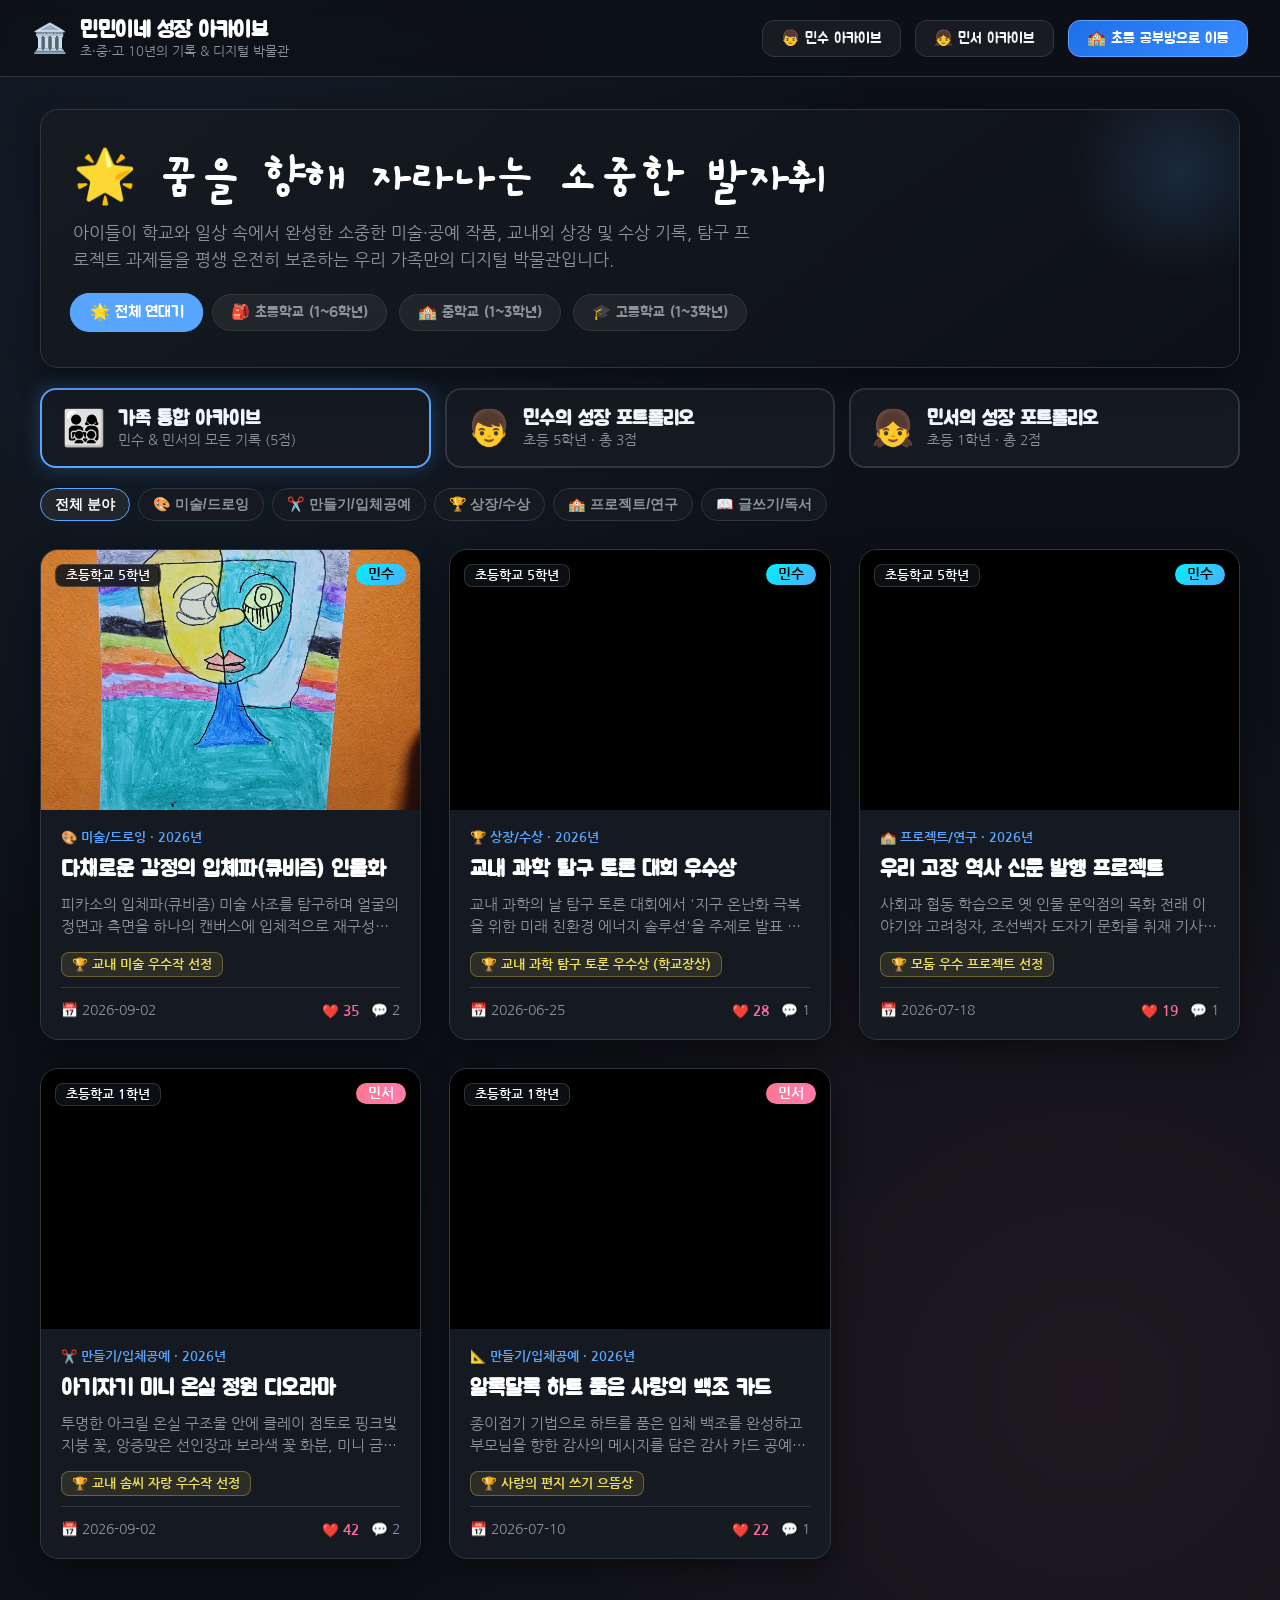
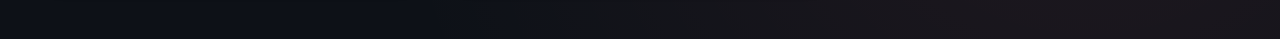
==== index.html @ 4b99ca9d "feat: 민민이네 디지털 성장 아카이브 & 평생 포트폴리오 독립 저장소 초기 구축" ====
<!DOCTYPE html>
<html lang="ko">
<head>
    <meta charset="UTF-8">
    <meta name="viewport" content="width=device-width, initial-scale=1.0">
    <title>민민이네 디지털 성장 아카이브 & 포트폴리오</title>
    <link rel="stylesheet" href="css/archive.css">
</head>
<body>

    <!-- 🧭 상단 헤더 -->
    <header class="top-header">
        <a href="index.html" class="brand-logo">
            <span class="brand-icon">🏛️</span>
            <div class="brand-text">
                <h1>민민이네 성장 아카이브</h1>
                <p>초·중·고 10년의 기록 & 디지털 박물관</p>
            </div>
        </a>
        <div class="header-links">
            <a href="minsu.html" class="nav-link-btn">👦 민수 아카이브</a>
            <a href="minseo.html" class="nav-link-btn">👧 민서 아카이브</a>
            <a href="../kids-school-main/lobby.html" class="nav-link-btn primary">🏫 초등 공부방으로 이동</a>
        </div>
    </header>

    <!-- 🏰 메인 히어로 배너 -->
    <section class="archive-hero">
        <div class="hero-box">
            <div class="hero-content">
                <h2>🌟 꿈을 향해 자라나는 소중한 발자취</h2>
                <p>
                    아이들이 학교와 일상 속에서 완성한 소중한 미술·공예 작품, 교내외 상장 및 수상 기록, 탐구 프로젝트 과제들을 평생 온전히 보존하는 우리 가족만의 디지털 박물관입니다.
                </p>
                
                <!-- 연대기 네비게이터 -->
                <div class="timeline-stepper">
                    <button class="stage-node active" onclick="setStageFilter('all', this)">🌟 전체 연대기</button>
                    <button class="stage-node" onclick="setStageFilter('초등', this)">🎒 초등학교 (1~6학년)</button>
                    <button class="stage-node" onclick="setStageFilter('중등', this)">🏫 중학교 (1~3학년)</button>
                    <button class="stage-node" onclick="setStageFilter('고등', this)">🎓 고등학교 (1~3학년)</button>
                </div>
            </div>
        </div>
    </section>

    <!-- 👦👧 자녀별 선택 카드 -->
    <section class="student-selector-bar">
        <div class="student-tab-card active-all" onclick="setStudentFilter('all', this)">
            <div class="student-info">
                <span class="student-avatar">👨‍👩‍👧‍👦</span>
                <div class="student-meta">
                    <h3>가족 통합 아카이브</h3>
                    <p>민수 & 민서의 모든 기록 (<span id="statArchiveTotal">0</span>점)</p>
                </div>
            </div>
        </div>
        <div class="student-tab-card" onclick="setStudentFilter('minsu', this)">
            <div class="student-info">
                <span class="student-avatar">👦</span>
                <div class="student-meta">
                    <h3>민수의 성장 포트폴리오</h3>
                    <p>초등 5학년 · 총 <span id="statArchiveMinsu">0</span>점</p>
                </div>
            </div>
        </div>
        <div class="student-tab-card" onclick="setStudentFilter('minseo', this)">
            <div class="student-info">
                <span class="student-avatar">👧</span>
                <div class="student-meta">
                    <h3>민서의 성장 포트폴리오</h3>
                    <p>초등 1학년 · 총 <span id="statArchiveMinseo">0</span>점</p>
                </div>
            </div>
        </div>
    </section>

    <!-- 🎛️ 카테고리 필터 툴바 -->
    <section class="toolbar-section">
        <div class="category-filter-group">
            <button class="cat-btn active" onclick="setCategoryFilter('all', this)">전체 분야</button>
            <button class="cat-btn" onclick="setCategoryFilter('미술/드로잉', this)">🎨 미술/드로잉</button>
            <button class="cat-btn" onclick="setCategoryFilter('만들기/입체공예', this)">✂️ 만들기/입체공예</button>
            <button class="cat-btn" onclick="setCategoryFilter('상장/수상', this)">🏆 상장/수상</button>
            <button class="cat-btn" onclick="setCategoryFilter('프로젝트/연구', this)">🏫 프로젝트/연구</button>
            <button class="cat-btn" onclick="setCategoryFilter('글쓰기/독서', this)">📖 글쓰기/독서</button>
        </div>
    </section>

    <!-- 🖼️ 아카이브 전시 그리드 -->
    <main class="archive-container">
        <div class="archive-grid" id="archiveGrid"></div>
    </main>

    <!-- 🪟 고화질 작품 상세 모달 -->
    <div class="modal-overlay" id="detailModal">
        <div class="modal-container">
            <button class="modal-close-btn" onclick="closeArchiveDetail()">✕</button>
            <div class="modal-media-viewport">
                <img src="" alt="작품 고화질 원본" id="modalImg" class="modal-media-img">
                <button class="modal-media-zoom-btn" onclick="openOriginalMedia()">🪟 무손실 원본 보기</button>
            </div>
            <div class="modal-details">
                <div class="modal-title-row">
                    <div>
                        <h2 class="modal-title" id="modalTitle">작품 제목</h2>
                        <div class="modal-meta-bar">
                            <span id="modalAuthorTag" class="card-author-pill pill-minsu">민수</span>
                            <span id="modalCategoryTag">🎨 미술/드로잉 · 초등학교 5학년</span>
                            <span id="modalDateTag">📅 2026-09-02</span>
                        </div>
                    </div>
                </div>

                <!-- 상세 설명 및 배경 -->
                <div class="modal-quote-box">
                    <p class="modal-quote-text" id="modalDescription">작품에 대한 상세 설명이 들어갑니다.</p>
                </div>

                <!-- 💡 배운 점 및 핵심 성취 역량 -->
                <div class="learning-points-box" id="modalLearningBox">
                    <div class="learning-points-title">💡 탐구 과정 및 성장 역량</div>
                    <ul class="learning-points-list" id="modalLearningList"></ul>
                </div>

                <!-- 💖 가족 칭찬 및 응원 -->
                <div class="modal-praise-box">
                    <div style="font-family:'Jua',sans-serif; font-size:1.1rem; color:#fff;">💖 가족 칭찬 스티커를 남겨주세요!</div>
                    <div class="praise-sticker-row">
                        <button class="praise-btn" onclick="addReaction('heart')">
                            <span>❤️ 사랑해</span> <span class="praise-count" id="reactionCount_heart">0</span>
                        </button>
                        <button class="praise-btn" onclick="addReaction('thumb')">
                            <span>👍 최고야</span> <span class="praise-count" id="reactionCount_thumb">0</span>
                        </button>
                        <button class="praise-btn" onclick="addReaction('star')">
                            <span>✨ 눈부셔</span> <span class="praise-count" id="reactionCount_star">0</span>
                        </button>
                        <button class="praise-btn" onclick="addReaction('trophy')">
                            <span>🏆 대단해</span> <span class="praise-count" id="reactionCount_trophy">0</span>
                        </button>
                    </div>

                    <div style="margin-top:10px; font-family:'Jua',sans-serif; font-size:1rem; color:#fff;">💬 가족 응원 방명록</div>
                    <div id="modalCommentsList"></div>
                    <div style="display:flex; gap:8px; margin-top:8px;">
                        <select id="commentAuthorSelect" style="padding:10px; border-radius:10px; background:#161b22; color:#fff; border:1px solid var(--border-color); font-family:'Jua',sans-serif;">
                            <option value="아빠">👨 아빠</option>
                            <option value="엄마">👩 엄마</option>
                            <option value="민수">👦 민수</option>
                            <option value="민서">👧 민서</option>
                        </select>
                        <input type="text" id="commentTextInput" style="flex:1; padding:10px 14px; border-radius:10px; background:#161b22; color:#fff; border:1px solid var(--border-color);" placeholder="따뜻한 칭찬 한마디를 적어주세요!" onkeydown="if(event.key==='Enter') submitComment()">
                        <button onclick="submitComment()" style="background:var(--primary-accent); color:#fff; border:none; padding:10px 18px; border-radius:10px; font-family:'Jua',sans-serif; cursor:pointer;">남기기</button>
                    </div>
                </div>
            </div>
        </div>
    </div>

    <!-- 📚 마스터 데이터 및 엔진 로드 -->
    <script src="data/archive-master-data.js"></script>
    <script src="js/archive-engine.js"></script>
    <script>
        window.addEventListener('load', () => {
            initArchiveEngine('all');
        });
    </script>
</body>
</html>
---- css/archive.css ----
/* 🏛️ kids-archive/css/archive.css */
@import url('https://fonts.googleapis.com/css2?family=Nanum+Gothic:wght@400;700;800&family=Jua&family=Gaegu:wght@400;700&display=swap');

:root {
    --bg-main: #0d1117;
    --bg-card: rgba(22, 27, 34, 0.92);
    --bg-card-hover: rgba(33, 38, 45, 0.98);
    --border-color: #30363d;
    --text-primary: #f0f6fc;
    --text-secondary: #8b949e;
    --primary-accent: #58a6ff;
    --minsu-color: #00f2fe;
    --minseo-color: #ff758c;
    --gold: #f1e05a;
    --badge-bg: rgba(56, 139, 253, 0.15);
    --shadow-card: 0 10px 30px rgba(0,0,0,0.45);
    --radius-main: 18px;
}

* { margin: 0; padding: 0; box-sizing: border-box; }
body {
    font-family: 'Nanum Gothic', sans-serif;
    background-color: var(--bg-main);
    background-image: 
        radial-gradient(circle at 15% 15%, rgba(88, 166, 255, 0.08) 0%, transparent 40%),
        radial-gradient(circle at 85% 85%, rgba(255, 117, 140, 0.08) 0%, transparent 40%);
    color: var(--text-primary);
    min-height: 100vh;
    padding-bottom: 80px;
    overflow-x: hidden;
}

/* 🧭 헤더 & 내비게이션 바 */
.top-header {
    display: flex;
    justify-content: space-between;
    align-items: center;
    padding: 16px 32px;
    background: rgba(13, 17, 23, 0.88);
    backdrop-filter: blur(14px);
    border-bottom: 1px solid var(--border-color);
    position: sticky;
    top: 0;
    z-index: 100;
}
.brand-logo {
    display: flex;
    align-items: center;
    gap: 12px;
    text-decoration: none;
    color: var(--text-primary);
}
.brand-icon { font-size: 1.8rem; }
.brand-text h1 {
    font-family: 'Jua', sans-serif;
    font-size: 1.4rem;
    color: #fff;
    letter-spacing: -0.5px;
}
.brand-text p {
    font-size: 0.8rem;
    color: var(--text-secondary);
}

.header-links {
    display: flex;
    align-items: center;
    gap: 14px;
}
.nav-link-btn {
    padding: 8px 18px;
    border-radius: 12px;
    font-family: 'Jua', sans-serif;
    font-size: 0.95rem;
    text-decoration: none;
    transition: all 0.2s;
    display: flex;
    align-items: center;
    gap: 6px;
    border: 1px solid var(--border-color);
    color: var(--text-primary);
    background: rgba(255,255,255,0.05);
}
.nav-link-btn:hover {
    background: rgba(255,255,255,0.12);
    transform: translateY(-2px);
}
.nav-link-btn.primary {
    background: linear-gradient(135deg, #1f6feb 0%, #388bfd 100%);
    border-color: #58a6ff;
    color: #fff;
}

/* 🏰 메인 히어로 배너 */
.archive-hero {
    max-width: 1240px;
    margin: 32px auto 20px;
    padding: 0 20px;
}
.hero-box {
    background: linear-gradient(145deg, rgba(22, 27, 34, 0.95) 0%, rgba(13, 17, 23, 0.95) 100%);
    border: 1px solid var(--border-color);
    border-radius: var(--radius-main);
    padding: 36px 32px;
    box-shadow: var(--shadow-card);
    display: flex;
    justify-content: space-between;
    align-items: center;
    flex-wrap: wrap;
    gap: 24px;
    position: relative;
    overflow: hidden;
}
.hero-box::after {
    content: '';
    position: absolute;
    top: -50px;
    right: -50px;
    width: 220px;
    height: 220px;
    background: radial-gradient(circle, rgba(88, 166, 255, 0.15), transparent 70%);
    pointer-events: none;
}
.hero-content h2 {
    font-family: 'Gaegu', cursive;
    font-size: clamp(2.2rem, 5vw, 3.2rem);
    font-weight: 700;
    color: #fff;
    margin-bottom: 8px;
}
.hero-content p {
    font-size: 1.05rem;
    color: var(--text-secondary);
    line-height: 1.6;
    max-width: 680px;
}

/* 🌟 연대기 스테이지 네비게이터 (타임라인 노드) */
.timeline-stepper {
    display: flex;
    gap: 12px;
    margin-top: 20px;
    flex-wrap: wrap;
}
.stage-node {
    padding: 8px 18px;
    border-radius: 999px;
    background: rgba(255,255,255,0.06);
    border: 1px solid var(--border-color);
    font-family: 'Jua', sans-serif;
    font-size: 0.95rem;
    cursor: pointer;
    transition: all 0.2s;
    color: var(--text-secondary);
}
.stage-node.active, .stage-node:hover {
    background: var(--primary-accent);
    color: #fff;
    border-color: var(--primary-accent);
    transform: scale(1.05);
}

/* 👦👧 자녀 큐레이션 탭 */
.student-selector-bar {
    max-width: 1240px;
    margin: 20px auto;
    padding: 0 20px;
    display: flex;
    gap: 14px;
    flex-wrap: wrap;
}
.student-tab-card {
    flex: 1;
    min-width: 260px;
    background: var(--bg-card);
    border: 2px solid var(--border-color);
    border-radius: 16px;
    padding: 16px 20px;
    display: flex;
    align-items: center;
    justify-content: space-between;
    cursor: pointer;
    transition: all 0.25s;
    text-decoration: none;
    color: var(--text-primary);
}
.student-tab-card:hover {
    transform: translateY(-4px);
}
.student-tab-card.active-all {
    border-color: var(--primary-accent);
    box-shadow: 0 0 20px rgba(88, 166, 255, 0.25);
}
.student-tab-card.active-minsu {
    border-color: var(--minsu-color);
    box-shadow: 0 0 20px rgba(0, 242, 254, 0.25);
}
.student-tab-card.active-minseo {
    border-color: var(--minseo-color);
    box-shadow: 0 0 20px rgba(255, 117, 140, 0.25);
}

.student-info { display: flex; align-items: center; gap: 12px; }
.student-avatar { font-size: 2.2rem; }
.student-meta h3 { font-family: 'Jua', sans-serif; font-size: 1.25rem; }
.student-meta p { font-size: 0.85rem; color: var(--text-secondary); }

/* 🎛️ 필터 툴바 */
.toolbar-section {
    max-width: 1240px;
    margin: 10px auto 24px;
    padding: 0 20px;
    display: flex;
    justify-content: space-between;
    align-items: center;
    flex-wrap: wrap;
    gap: 14px;
}
.category-filter-group {
    display: flex;
    gap: 8px;
    overflow-x: auto;
    padding-bottom: 4px;
}
.cat-btn {
    background: var(--bg-card);
    border: 1px solid var(--border-color);
    color: var(--text-secondary);
    padding: 6px 14px;
    border-radius: 999px;
    font-size: 0.88rem;
    font-weight: bold;
    cursor: pointer;
    transition: all 0.2s;
    white-space: nowrap;
}
.cat-btn.active, .cat-btn:hover {
    background: #21262d;
    color: #fff;
    border-color: #58a6ff;
}

/* 🖼️ 아카이브 갤러리 그리드 */
.archive-container {
    max-width: 1240px;
    margin: 0 auto;
    padding: 0 20px;
}
.archive-grid {
    display: grid;
    grid-template-columns: repeat(auto-fill, minmax(340px, 1fr));
    gap: 28px;
}

/* 🎨 아카이브 카드 */
.archive-card {
    background: var(--bg-card);
    border: 1px solid var(--border-color);
    border-radius: var(--radius-main);
    overflow: hidden;
    display: flex;
    flex-direction: column;
    box-shadow: var(--shadow-card);
    transition: all 0.3s cubic-bezier(0.25, 0.8, 0.25, 1);
    cursor: pointer;
    position: relative;
}
.archive-card:hover {
    transform: translateY(-8px);
    border-color: #58a6ff;
    box-shadow: 0 16px 36px rgba(0,0,0,0.6);
}

.card-cover-wrap {
    width: 100%;
    height: 260px;
    position: relative;
    overflow: hidden;
    background: #000;
}
.card-cover-img {
    width: 100%;
    height: 100%;
    object-fit: cover;
    transition: transform 0.5s ease;
}
.archive-card:hover .card-cover-img {
    transform: scale(1.08);
}

.card-stage-pill {
    position: absolute;
    top: 14px;
    left: 14px;
    background: rgba(13, 17, 23, 0.85);
    backdrop-filter: blur(8px);
    border: 1px solid rgba(255,255,255,0.15);
    color: #fff;
    font-size: 0.8rem;
    font-weight: bold;
    padding: 4px 10px;
    border-radius: 8px;
}
.card-author-pill {
    position: absolute;
    top: 14px;
    right: 14px;
    font-size: 0.85rem;
    font-weight: bold;
    padding: 4px 12px;
    border-radius: 999px;
}
.pill-minsu { background: linear-gradient(135deg, #00f2fe, #4facfe); color: #000; }
.pill-minseo { background: linear-gradient(135deg, #ff758c, #ff7eb3); color: #fff; }

.card-body {
    padding: 20px;
    display: flex;
    flex-direction: column;
    gap: 10px;
    flex-grow: 1;
}
.card-category-tag {
    font-size: 0.82rem;
    color: var(--primary-accent);
    font-weight: bold;
}
.card-title {
    font-family: 'Jua', sans-serif;
    font-size: 1.35rem;
    line-height: 1.35;
    color: #fff;
}
.card-desc-preview {
    font-size: 0.92rem;
    color: var(--text-secondary);
    line-height: 1.5;
    display: -webkit-box;
    -webkit-line-clamp: 2;
    -webkit-box-orient: vertical;
    overflow: hidden;
}

.card-achievement-chip {
    display: inline-flex;
    align-items: center;
    gap: 6px;
    background: rgba(241, 224, 90, 0.1);
    border: 1px solid rgba(241, 224, 90, 0.3);
    color: var(--gold);
    padding: 4px 10px;
    border-radius: 8px;
    font-size: 0.8rem;
    font-weight: bold;
    margin-top: 4px;
    width: fit-content;
}

.card-footer {
    margin-top: auto;
    padding-top: 14px;
    border-top: 1px solid var(--border-color);
    display: flex;
    justify-content: space-between;
    align-items: center;
    font-size: 0.85rem;
    color: var(--text-secondary);
}

/* 🪟 고화질 작품 상세 모달 */
.modal-overlay {
    position: fixed;
    inset: 0;
    background: rgba(0,0,0,0.88);
    backdrop-filter: blur(12px);
    display: none;
    justify-content: center;
    align-items: center;
    z-index: 1000;
    padding: 20px;
    animation: fadeIn 0.25s ease;
}
@keyframes fadeIn { from { opacity: 0; } to { opacity: 1; } }

.modal-container {
    background: #161b22;
    border: 1px solid var(--border-color);
    border-radius: 20px;
    width: 100%;
    max-width: 960px;
    max-height: 94vh;
    overflow-y: auto;
    display: flex;
    flex-direction: column;
    position: relative;
    box-shadow: 0 25px 60px rgba(0,0,0,0.8);
}
.modal-close-btn {
    position: absolute;
    top: 16px;
    right: 16px;
    width: 38px;
    height: 38px;
    border-radius: 50%;
    background: rgba(255,255,255,0.1);
    color: #fff;
    border: none;
    font-size: 1.2rem;
    cursor: pointer;
    z-index: 20;
    display: flex;
    align-items: center;
    justify-content: center;
    transition: all 0.2s;
}
.modal-close-btn:hover { background: #ff4757; }

.modal-media-viewport {
    width: 100%;
    max-height: 520px;
    background: #000;
    display: flex;
    justify-content: center;
    align-items: center;
    position: relative;
}
.modal-media-img {
    max-width: 100%;
    max-height: 520px;
    object-fit: contain;
}
.modal-media-zoom-btn {
    position: absolute;
    bottom: 14px;
    right: 14px;
    background: rgba(0,0,0,0.75);
    color: #fff;
    border: 1px solid rgba(255,255,255,0.2);
    padding: 8px 16px;
    border-radius: 10px;
    font-size: 0.85rem;
    font-weight: bold;
    cursor: pointer;
    display: flex;
    align-items: center;
    gap: 6px;
}

.modal-details {
    padding: 28px;
    display: flex;
    flex-direction: column;
    gap: 20px;
}
.modal-title-row {
    display: flex;
    justify-content: space-between;
    align-items: flex-start;
    flex-wrap: wrap;
    gap: 12px;
}
.modal-title {
    font-family: 'Jua', sans-serif;
    font-size: 1.8rem;
    color: #fff;
}
.modal-meta-bar {
    display: flex;
    gap: 12px;
    align-items: center;
    color: var(--text-secondary);
    font-size: 0.95rem;
}

.modal-quote-box {
    background: rgba(255,255,255,0.03);
    border-left: 4px solid var(--primary-accent);
    padding: 16px 20px;
    border-radius: 0 12px 12px 0;
}
.modal-quote-text {
    font-size: 1.05rem;
    line-height: 1.6;
    color: var(--text-primary);
}

.learning-points-box {
    background: rgba(88, 166, 255, 0.05);
    border: 1px solid rgba(88, 166, 255, 0.2);
    border-radius: 12px;
    padding: 16px 20px;
}
.learning-points-title {
    font-family: 'Jua', sans-serif;
    font-size: 1.05rem;
    color: var(--primary-accent);
    margin-bottom: 8px;
}
.learning-points-list {
    padding-left: 20px;
    font-size: 0.95rem;
    color: var(--text-primary);
    line-height: 1.6;
}

/* 💖 가족 칭찬 인터랙션 */
.modal-praise-box {
    background: #21262d;
    border-radius: 16px;
    padding: 20px;
    display: flex;
    flex-direction: column;
    gap: 14px;
}
.praise-sticker-row {
    display: flex;
    gap: 10px;
    flex-wrap: wrap;
}
.praise-btn {
    background: rgba(255,255,255,0.06);
    border: 1px solid var(--border-color);
    color: #fff;
    padding: 8px 16px;
    border-radius: 12px;
    font-family: 'Jua', sans-serif;
    font-size: 1rem;
    cursor: pointer;
    transition: all 0.2s;
    display: flex;
    align-items: center;
    gap: 6px;
}
.praise-btn:hover {
    background: var(--primary-accent);
    transform: scale(1.08);
}
.praise-count {
    background: rgba(0,0,0,0.3);
    padding: 2px 8px;
    border-radius: 999px;
    font-size: 0.85rem;
}

@media (max-width: 768px) {
    .archive-grid { grid-template-columns: 1fr; }
    .top-header { padding: 14px 18px; }
    .hero-box { padding: 24px 18px; }
    .modal-details { padding: 18px; }
}
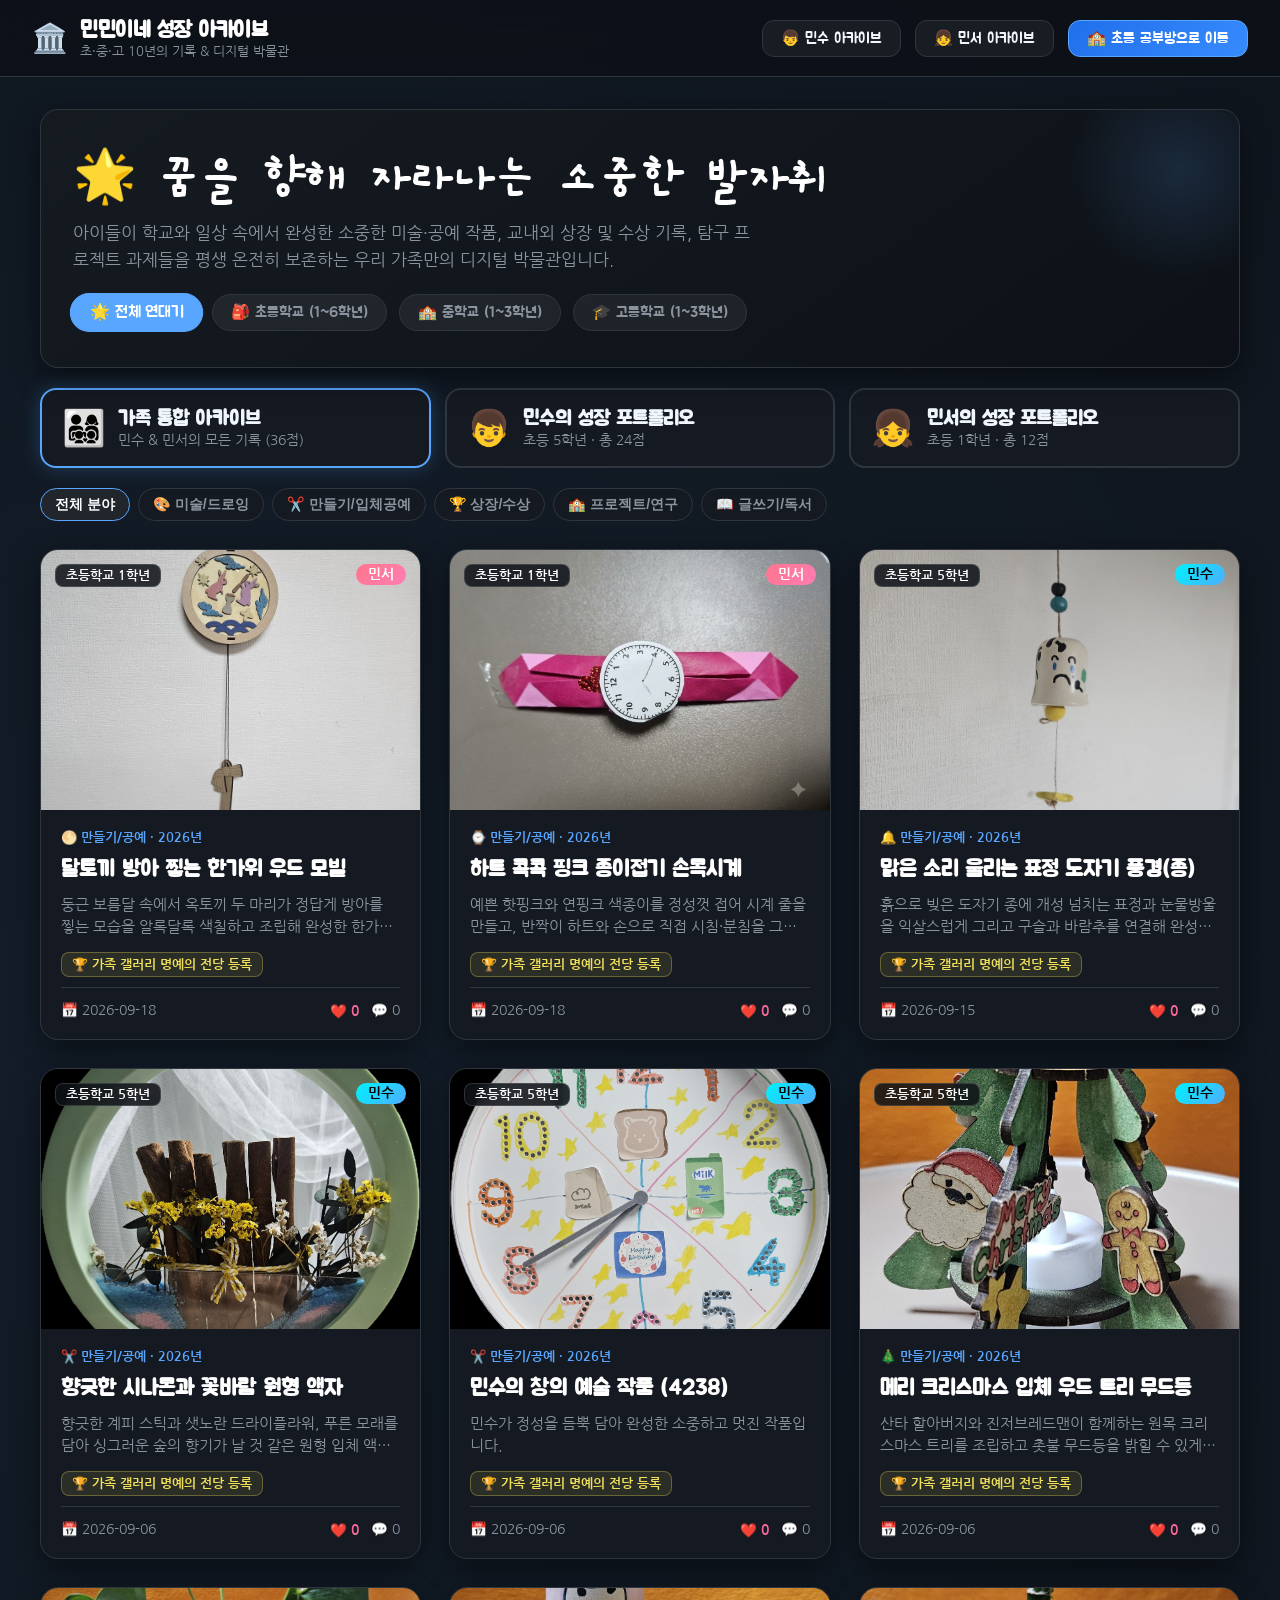
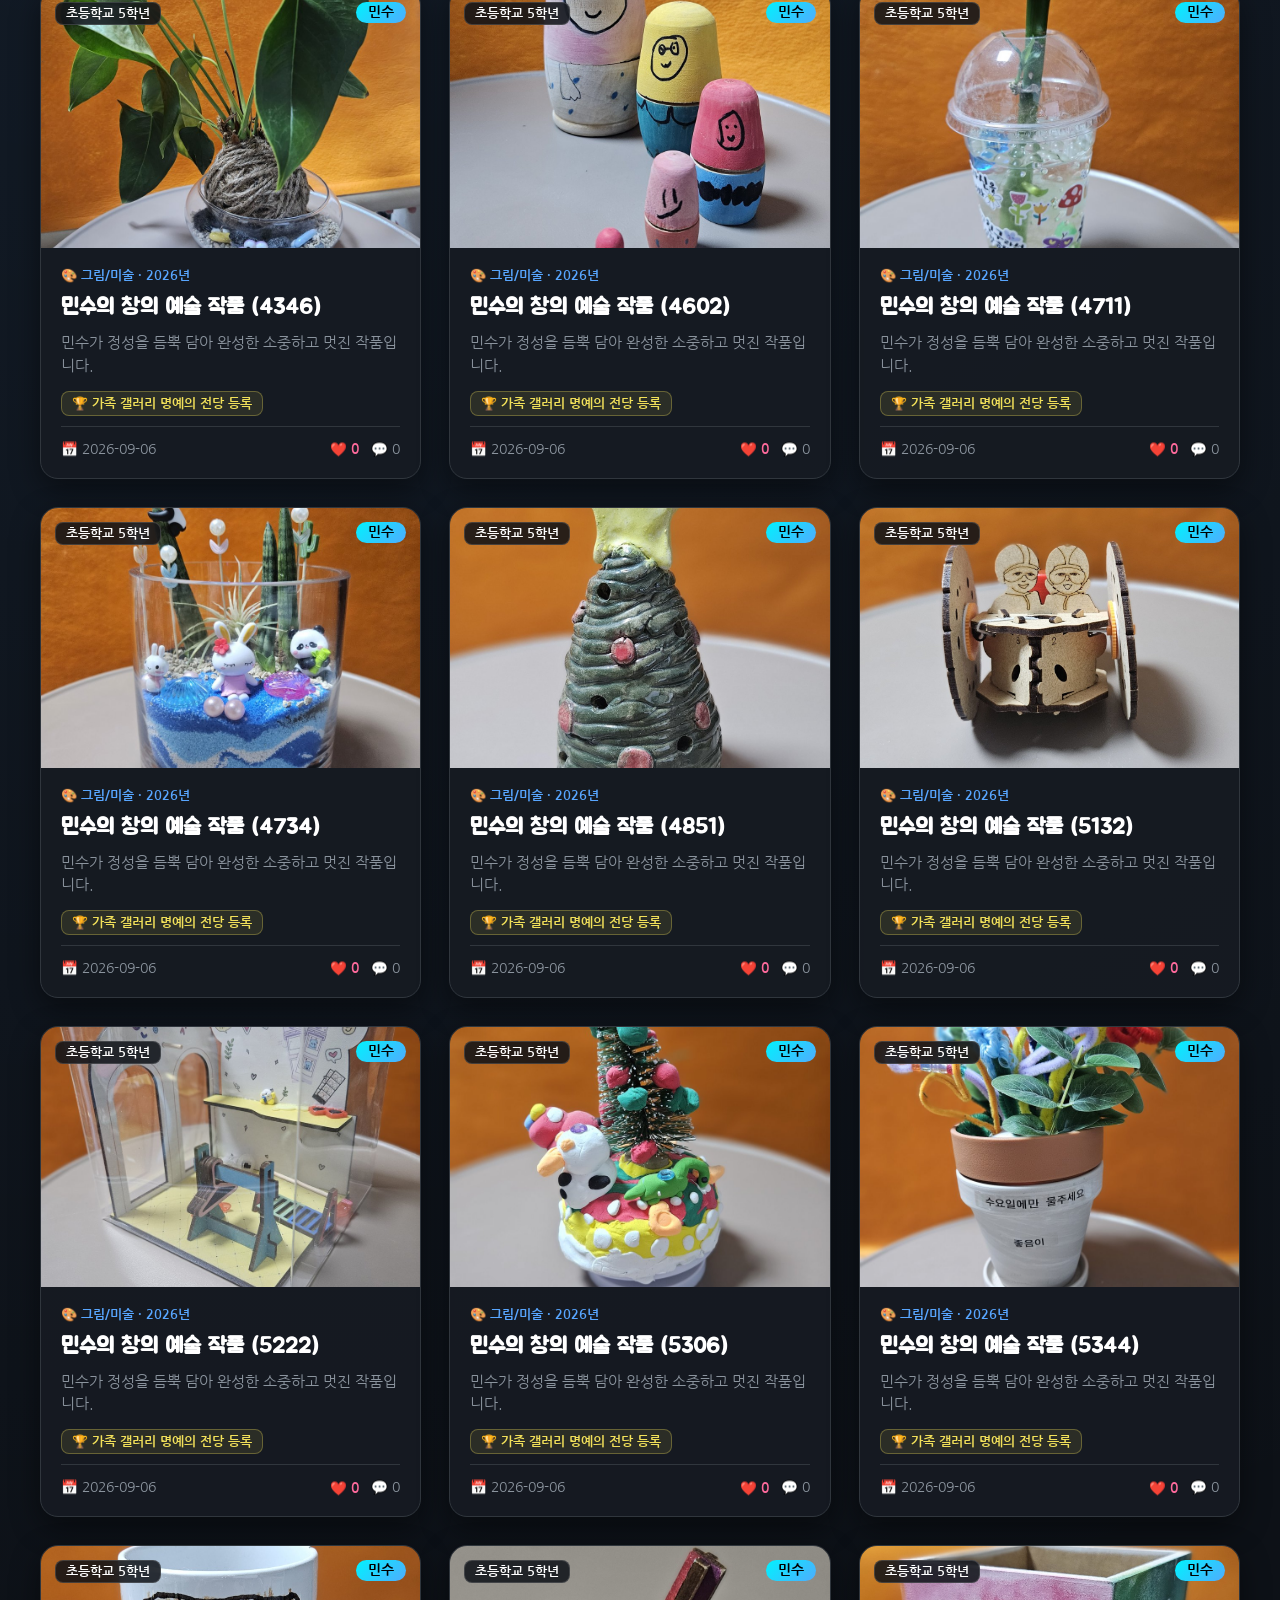
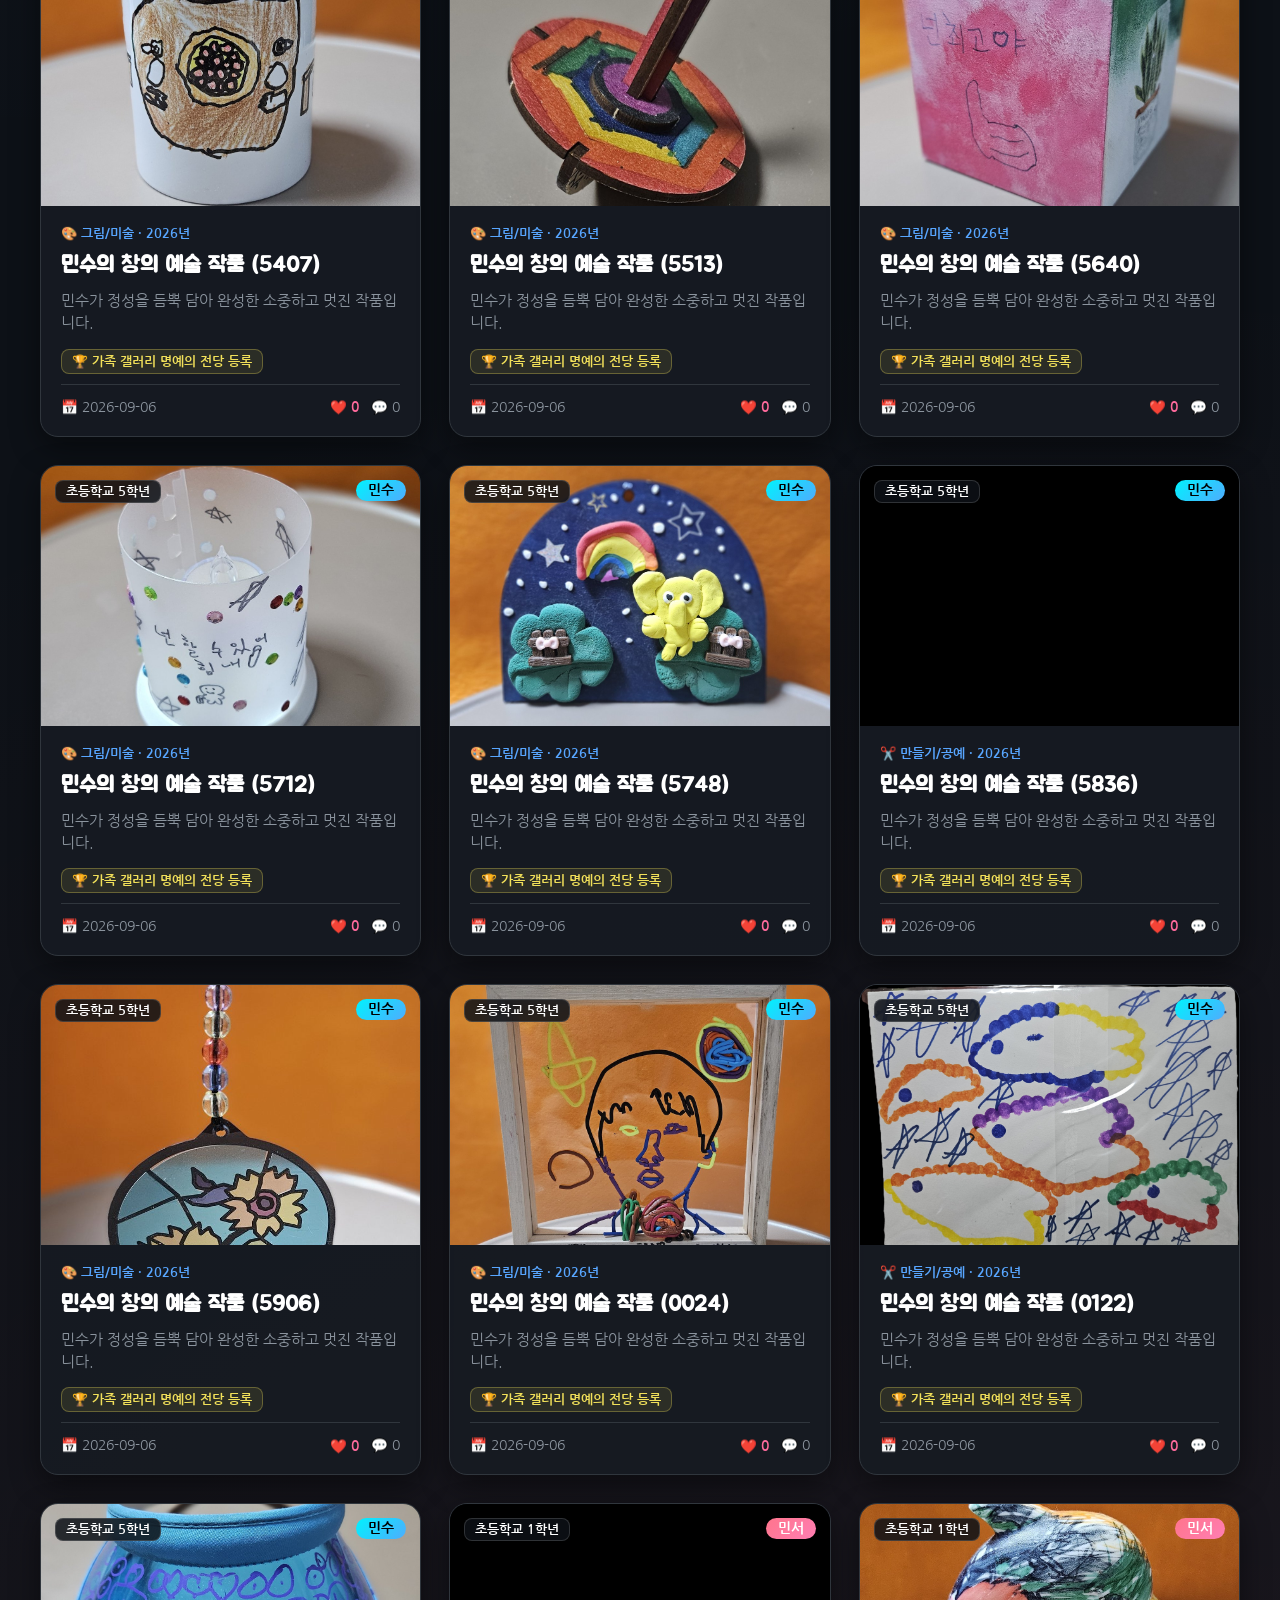
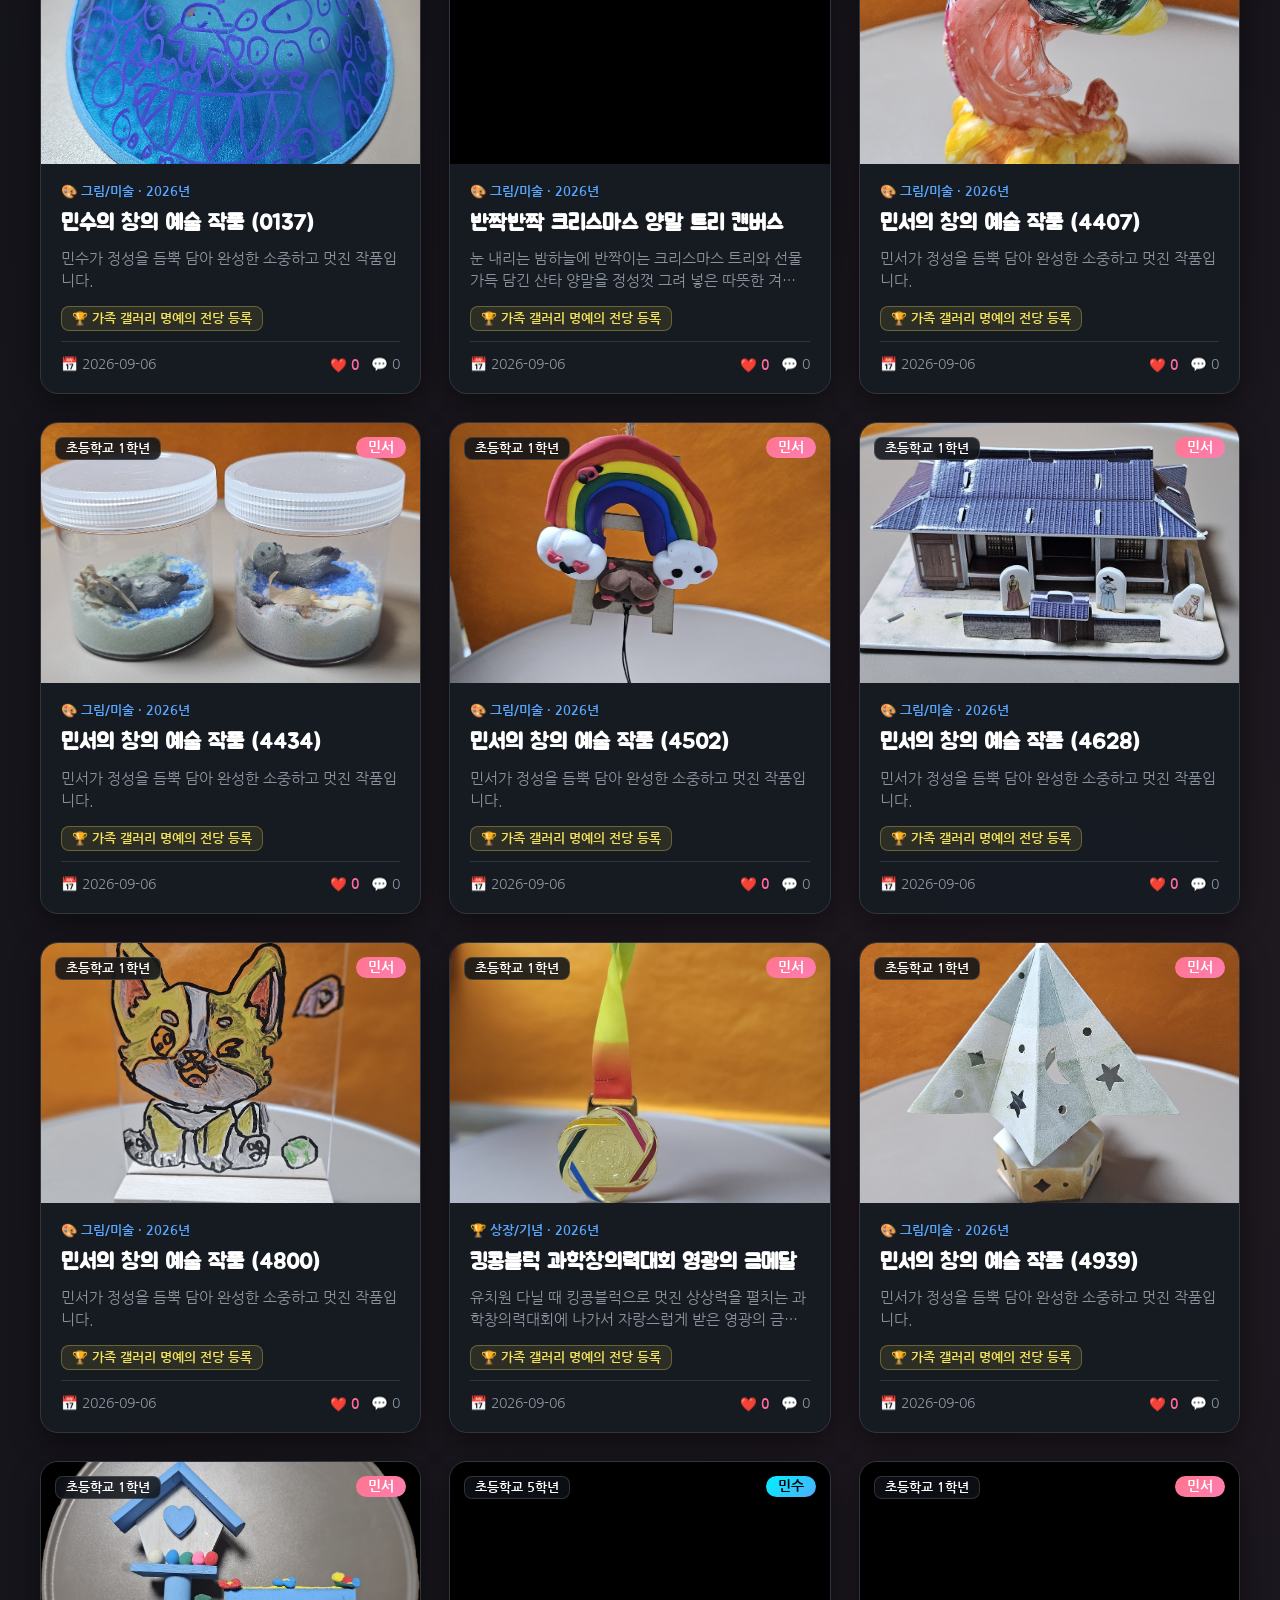
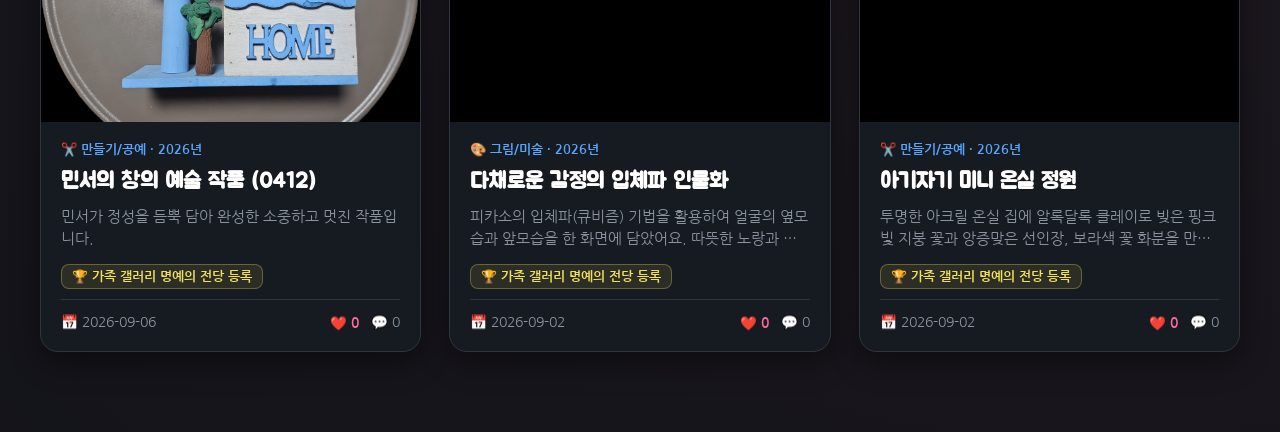
==== commit 82538df0: "fix(nav): 초등 공부방 이동 링크를 공식 SSOT 배포 주소로 수정 (404 해결)" ====
--- a/index.html
+++ b/index.html
@@ -20,7 +20,7 @@
         <div class="header-links">
             <a href="minsu.html" class="nav-link-btn">👦 민수 아카이브</a>
             <a href="minseo.html" class="nav-link-btn">👧 민서 아카이브</a>
-            <a href="../kids-school-main/lobby.html" class="nav-link-btn primary">🏫 초등 공부방으로 이동</a>
+            <a href="https://awslike6-web.github.io/kids-school/lobby.html" class="nav-link-btn primary">🏫 초등 공부방으로 이동</a>
         </div>
     </header>
 
--- a/css/archive.css
+++ b/css/archive.css
@@ -312,6 +312,7 @@
 }
 .pill-minsu { background: linear-gradient(135deg, #00f2fe, #4facfe); color: #000; }
 .pill-minseo { background: linear-gradient(135deg, #ff758c, #ff7eb3); color: #fff; }
+.pill-together { background: linear-gradient(135deg, #10b981, #06b6d4); color: #fff; }
 
 .card-body {
     padding: 20px;
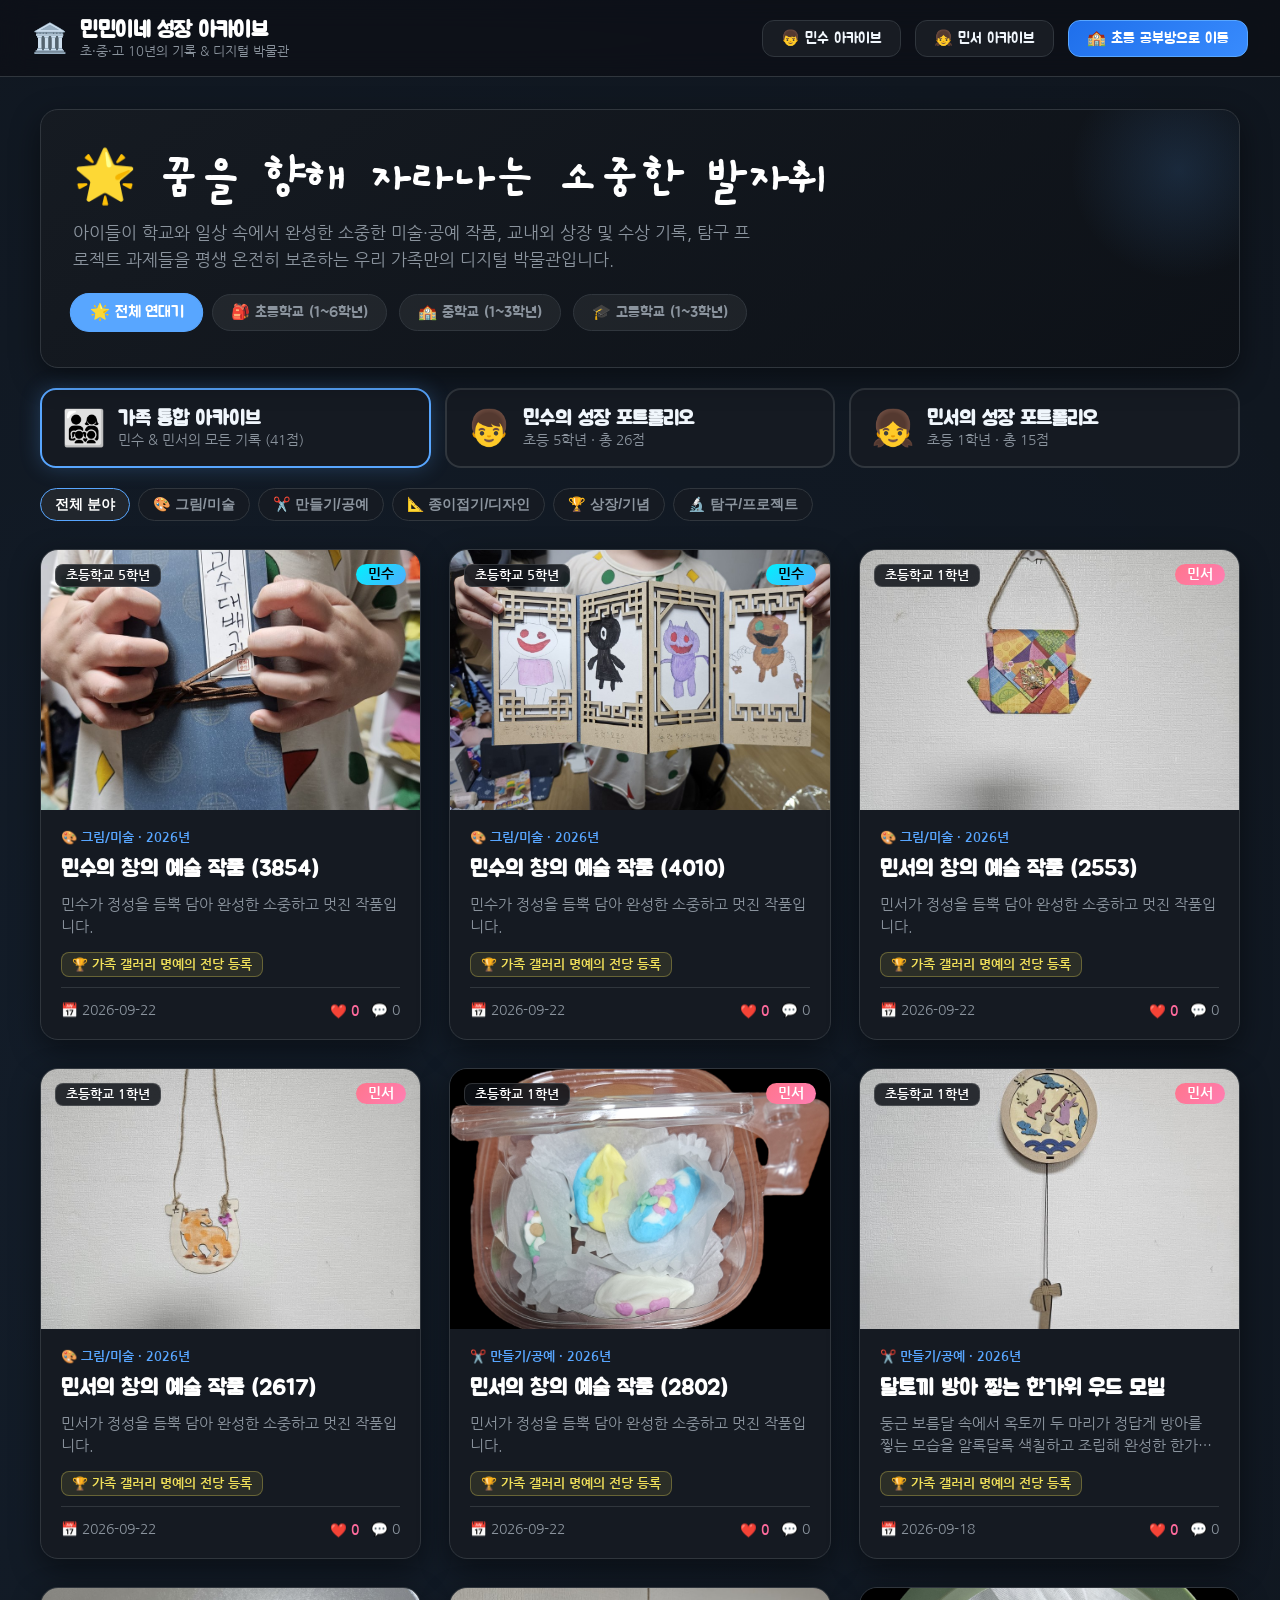
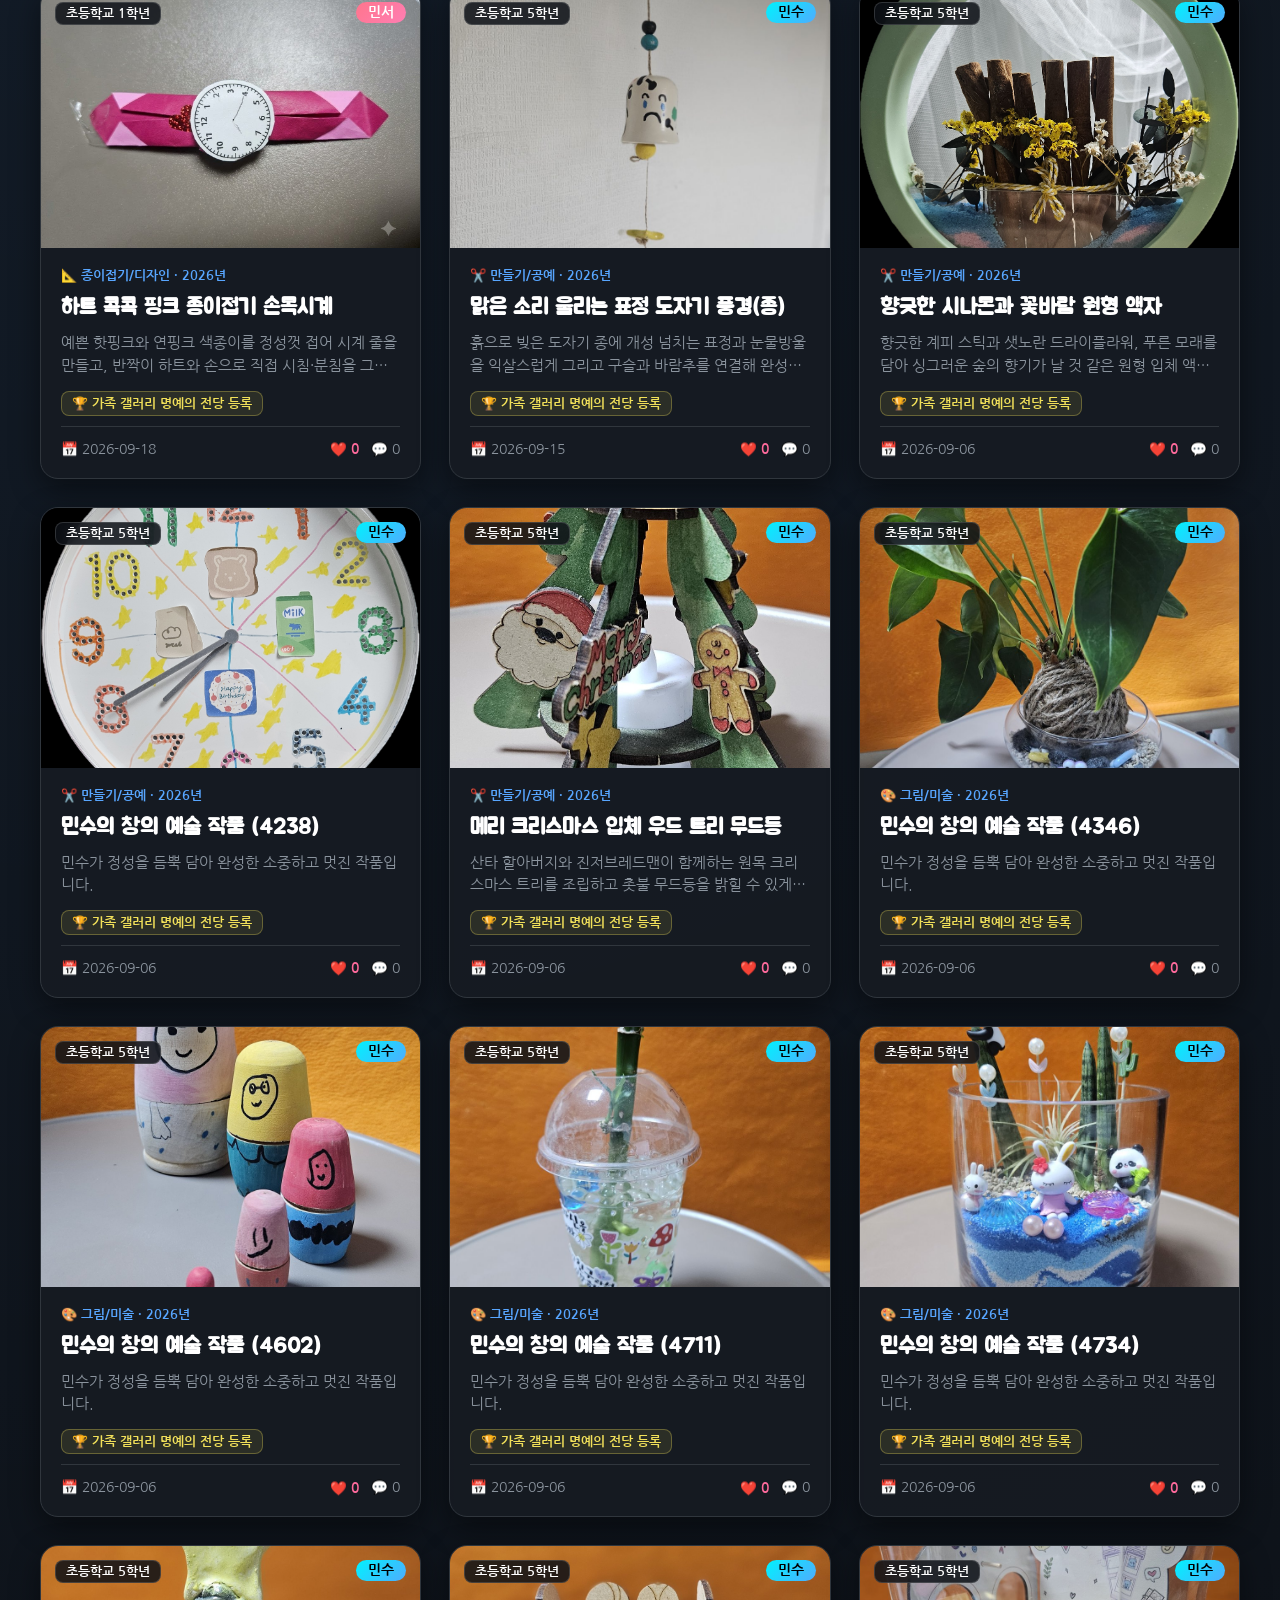
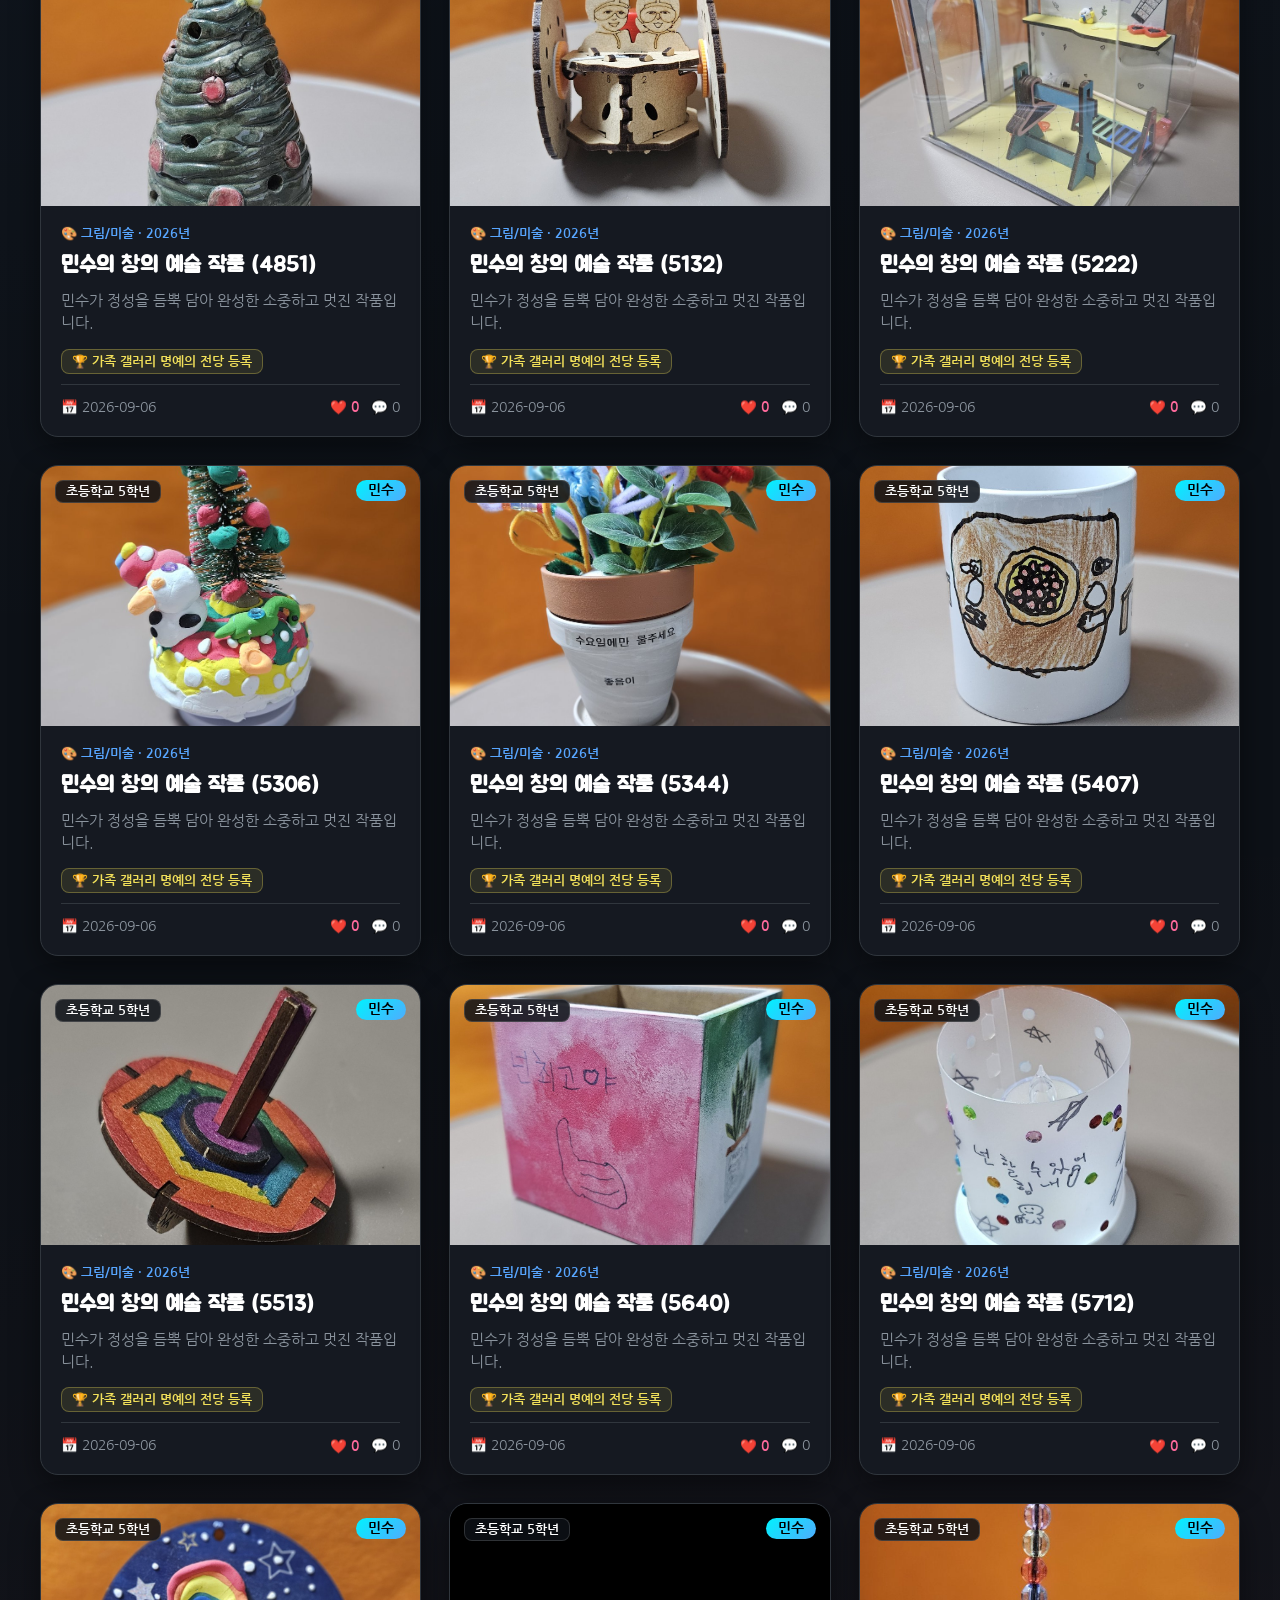
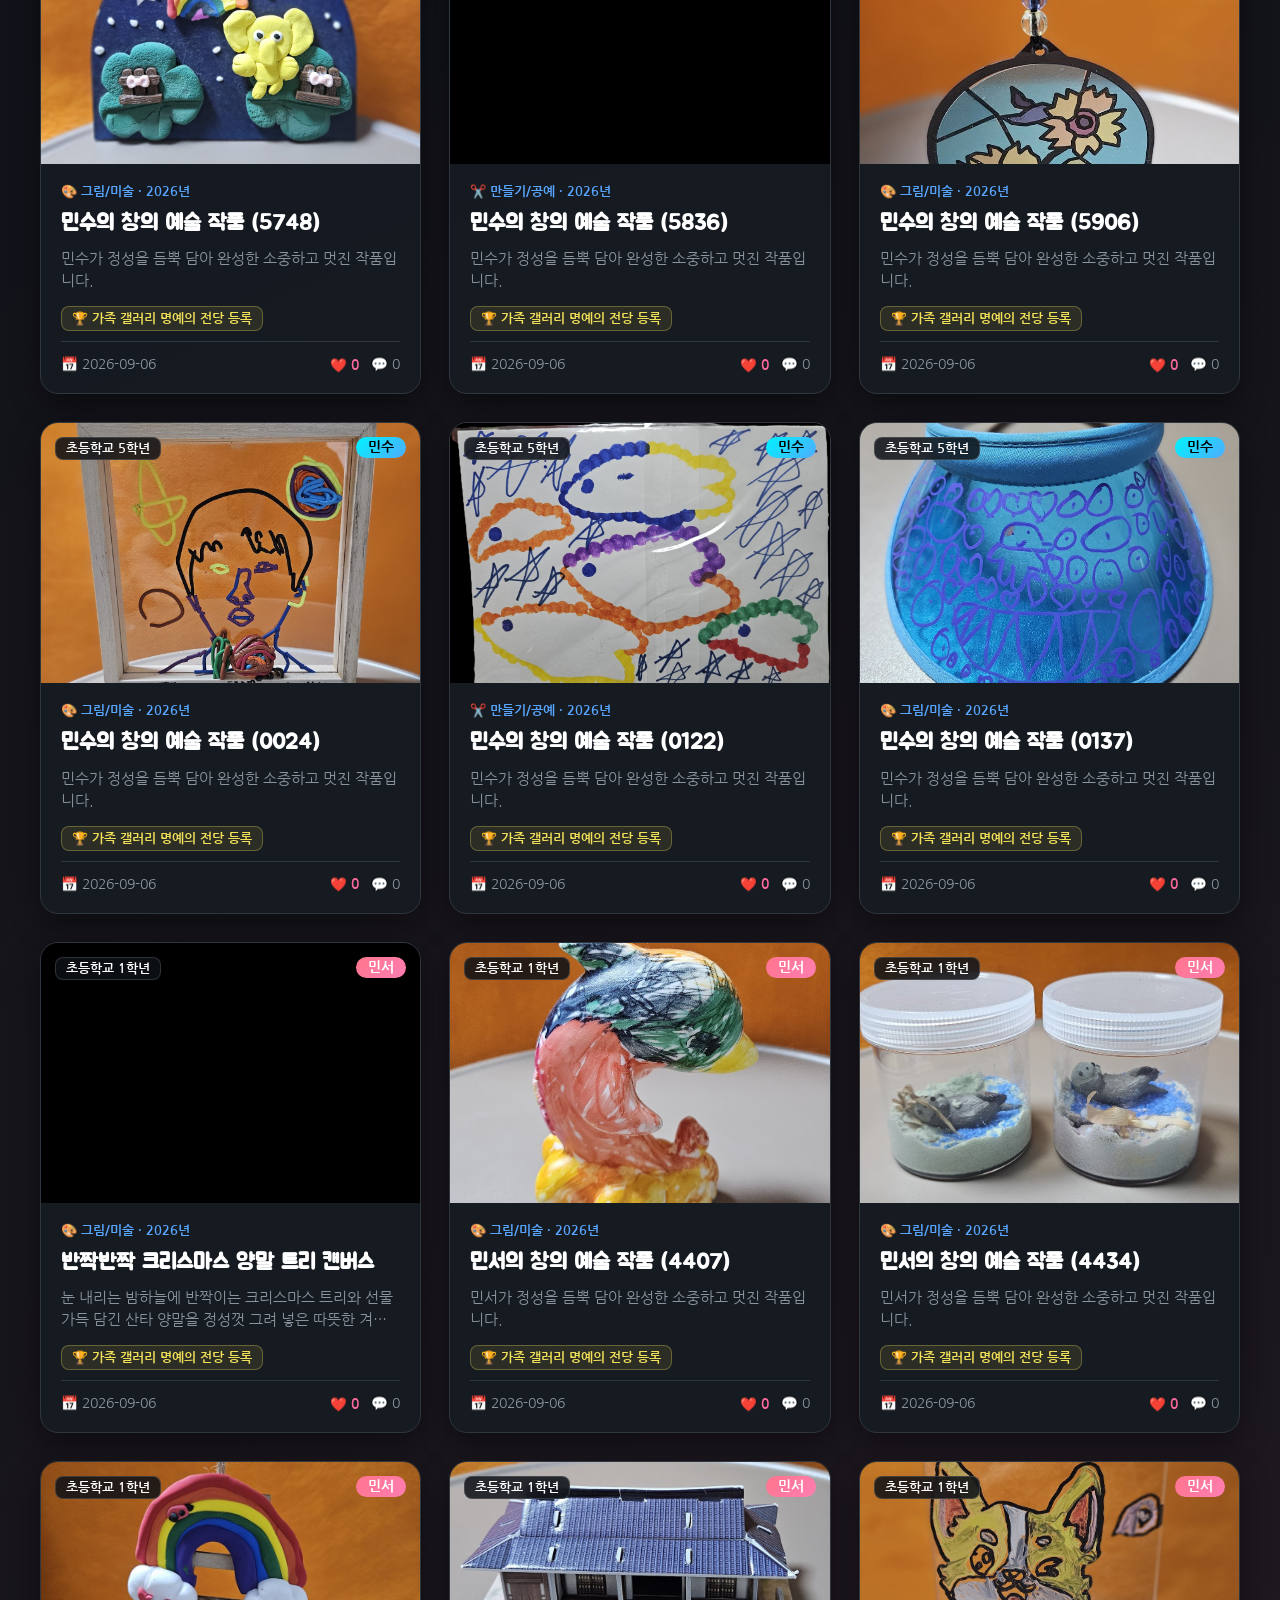
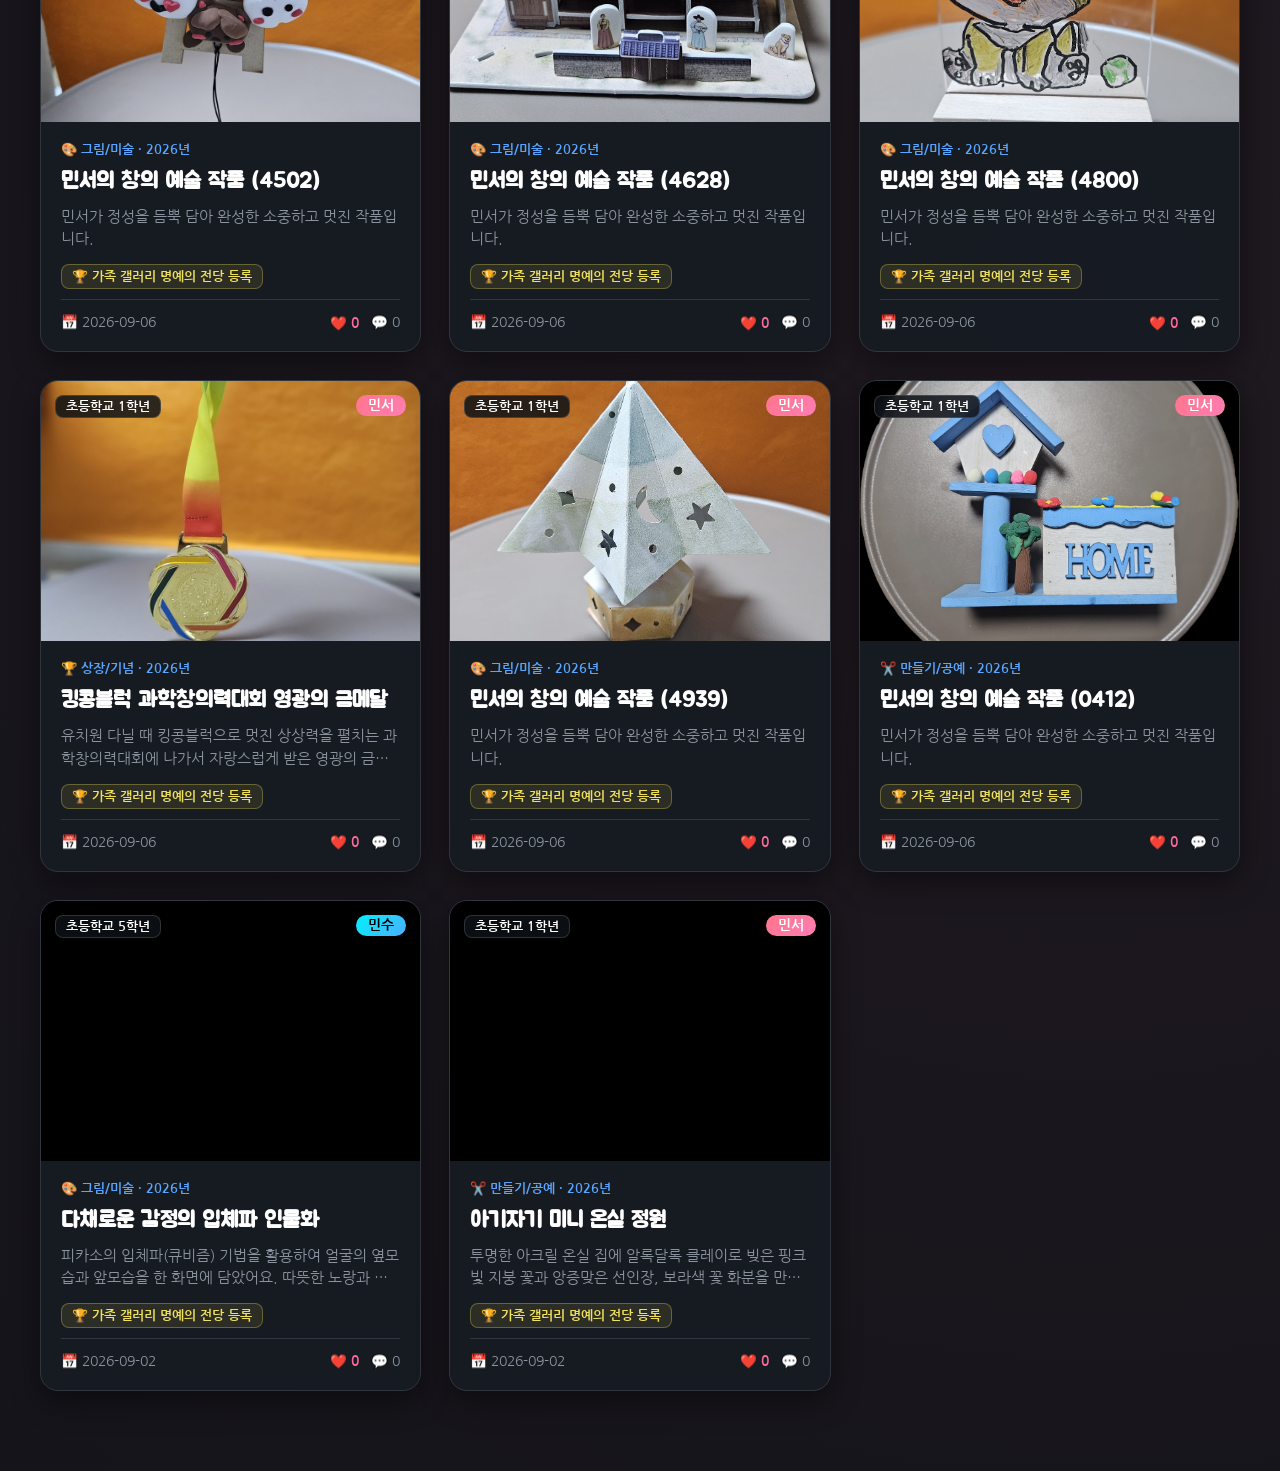
==== commit 2828497d: "feat(archive): 5대 표준 분야(그림/만들기/종이접기/상장/탐구) 필터 확립 및 웹 커스텀 메타 연동" ====
--- a/index.html
+++ b/index.html
@@ -79,11 +79,11 @@
     <section class="toolbar-section">
         <div class="category-filter-group">
             <button class="cat-btn active" onclick="setCategoryFilter('all', this)">전체 분야</button>
-            <button class="cat-btn" onclick="setCategoryFilter('미술/드로잉', this)">🎨 미술/드로잉</button>
-            <button class="cat-btn" onclick="setCategoryFilter('만들기/입체공예', this)">✂️ 만들기/입체공예</button>
-            <button class="cat-btn" onclick="setCategoryFilter('상장/수상', this)">🏆 상장/수상</button>
-            <button class="cat-btn" onclick="setCategoryFilter('프로젝트/연구', this)">🏫 프로젝트/연구</button>
-            <button class="cat-btn" onclick="setCategoryFilter('글쓰기/독서', this)">📖 글쓰기/독서</button>
+            <button class="cat-btn" onclick="setCategoryFilter('그림/미술', this)">🎨 그림/미술</button>
+            <button class="cat-btn" onclick="setCategoryFilter('만들기/공예', this)">✂️ 만들기/공예</button>
+            <button class="cat-btn" onclick="setCategoryFilter('종이접기/디자인', this)">📐 종이접기/디자인</button>
+            <button class="cat-btn" onclick="setCategoryFilter('상장/기념', this)">🏆 상장/기념</button>
+            <button class="cat-btn" onclick="setCategoryFilter('탐구/프로젝트', this)">🔬 탐구/프로젝트</button>
         </div>
     </section>
 
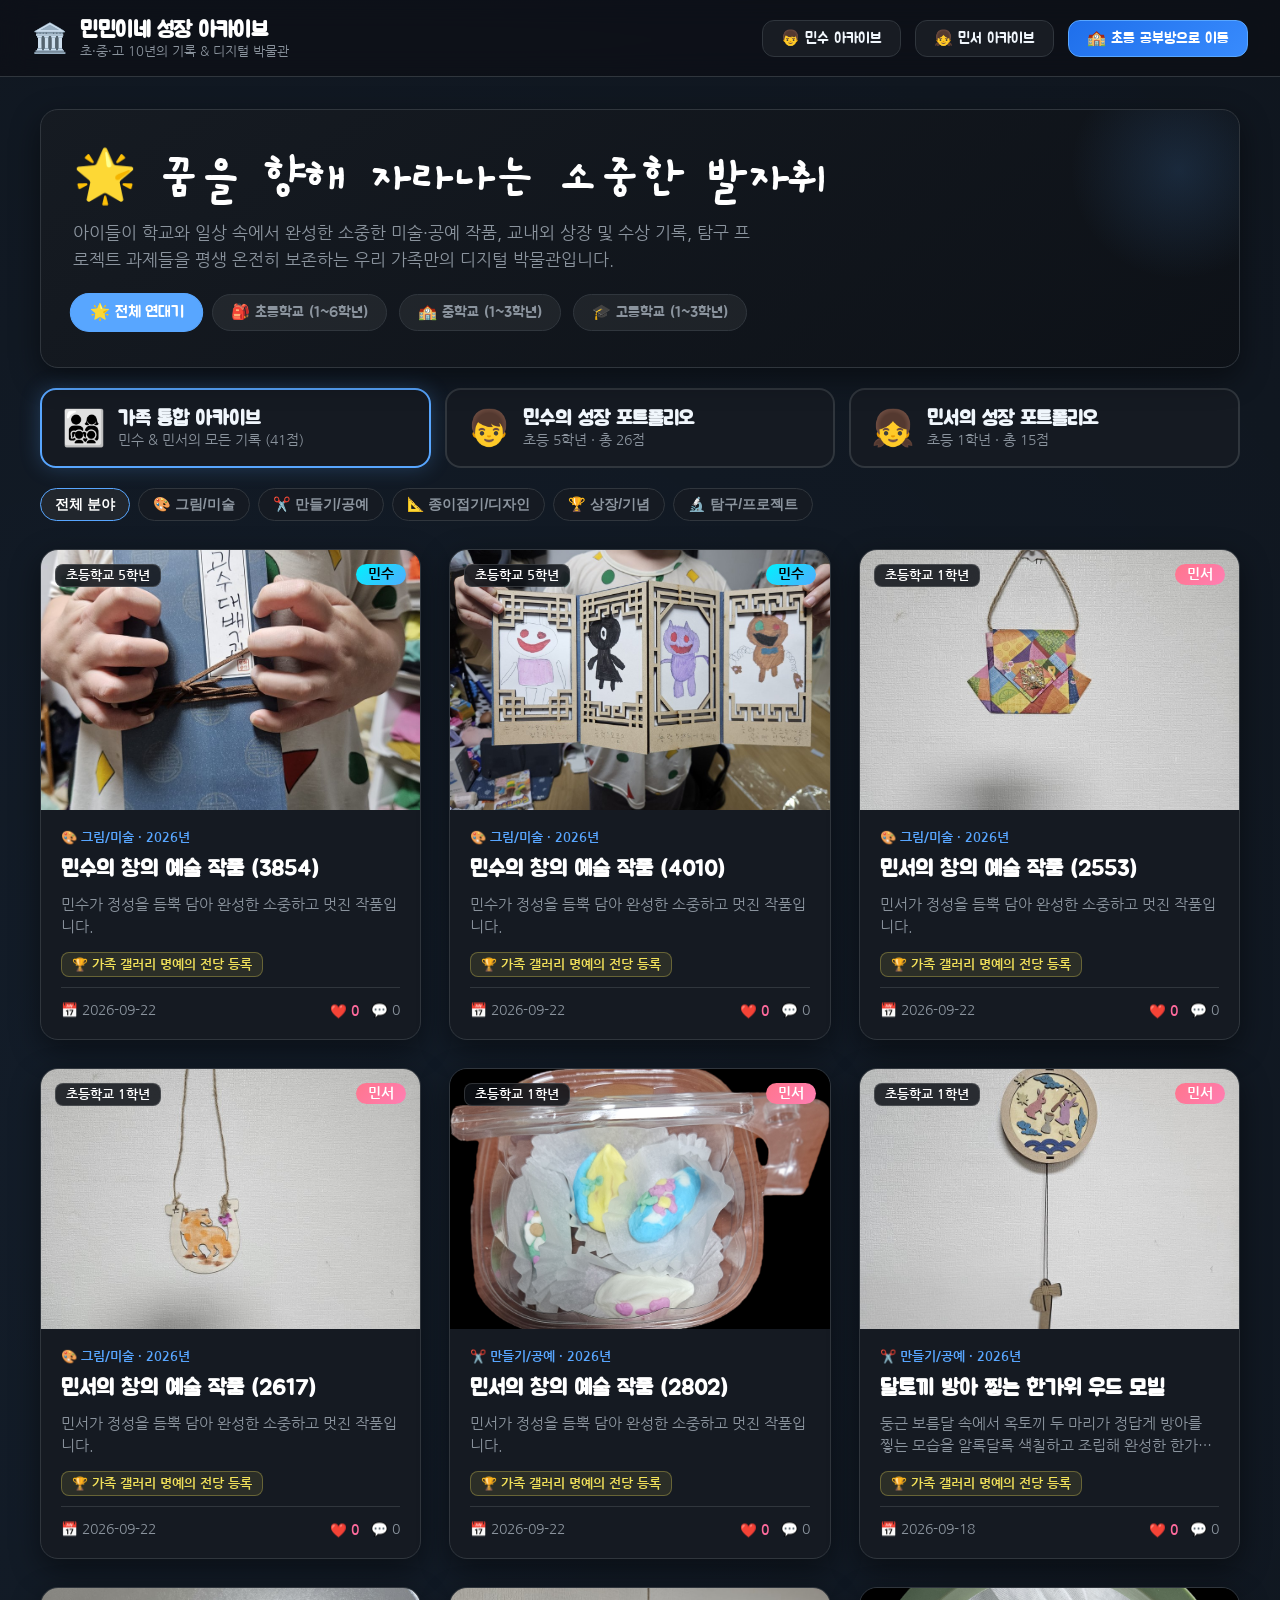
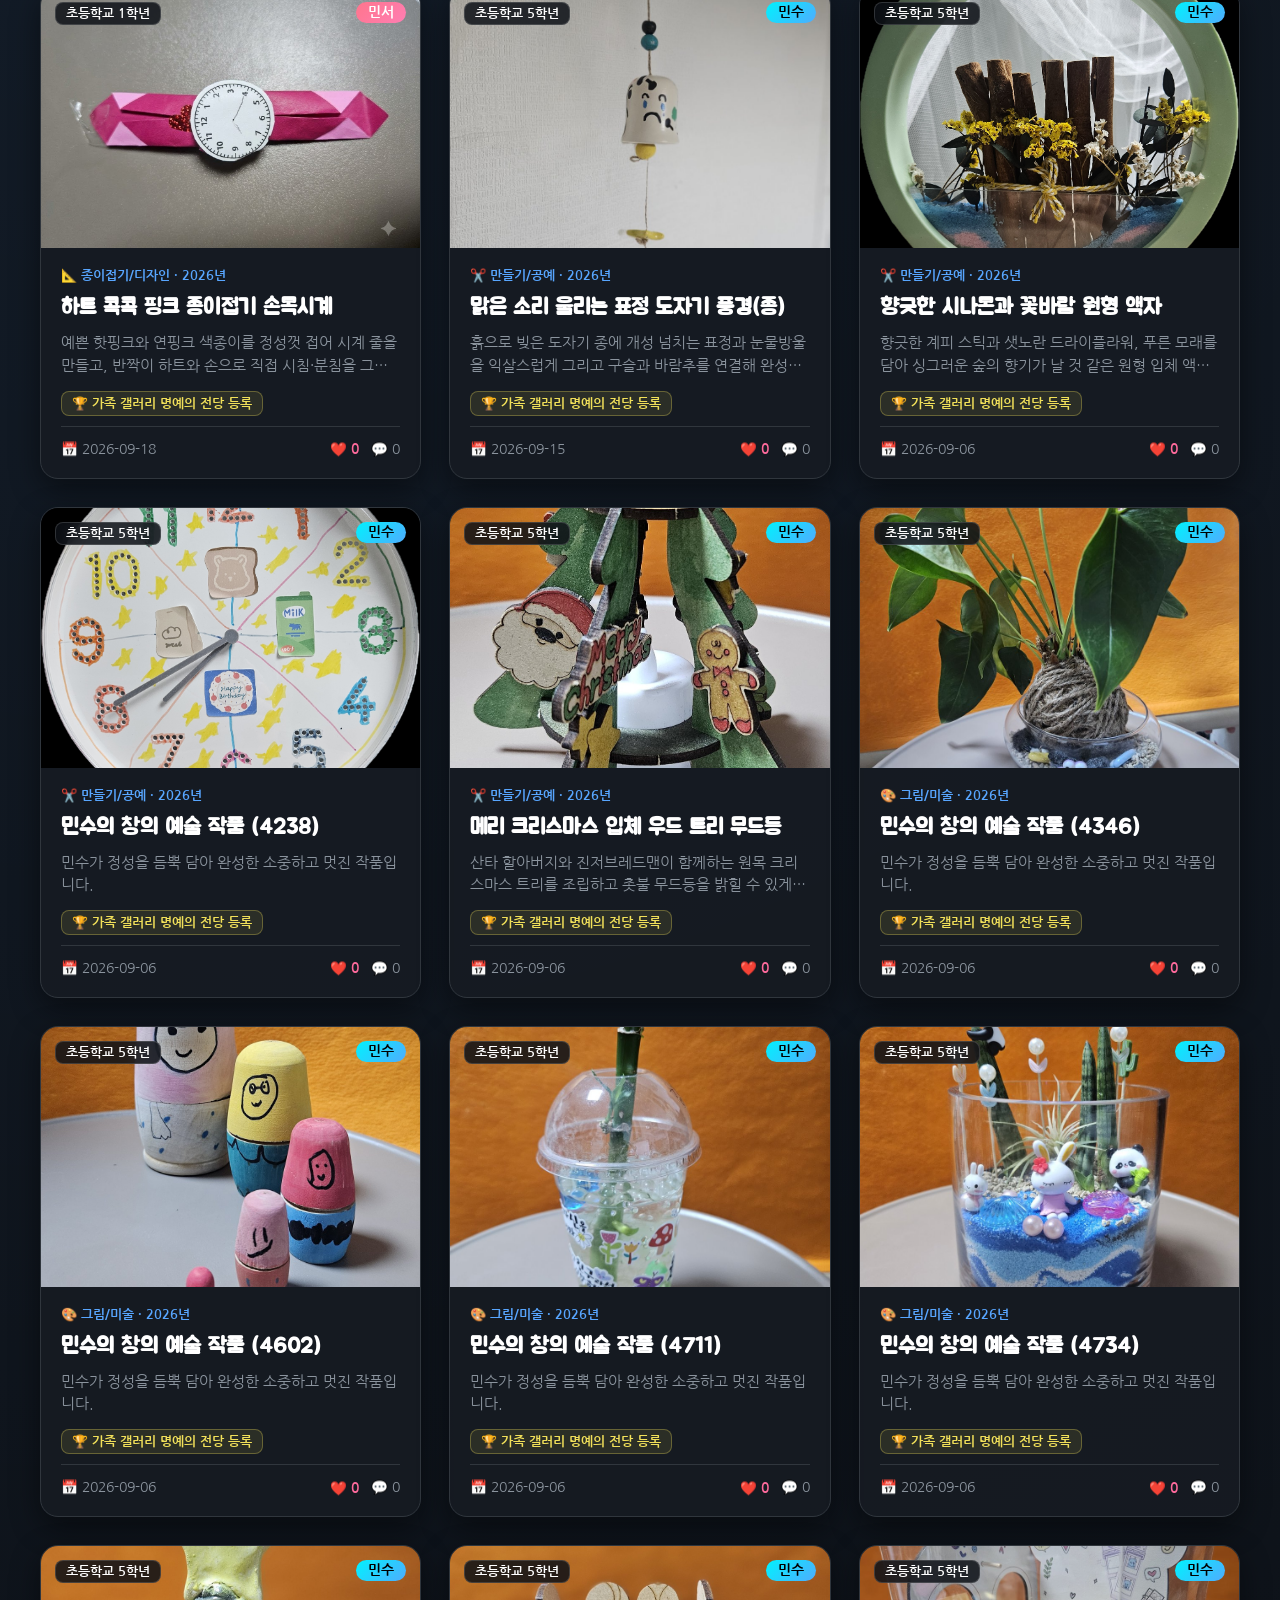
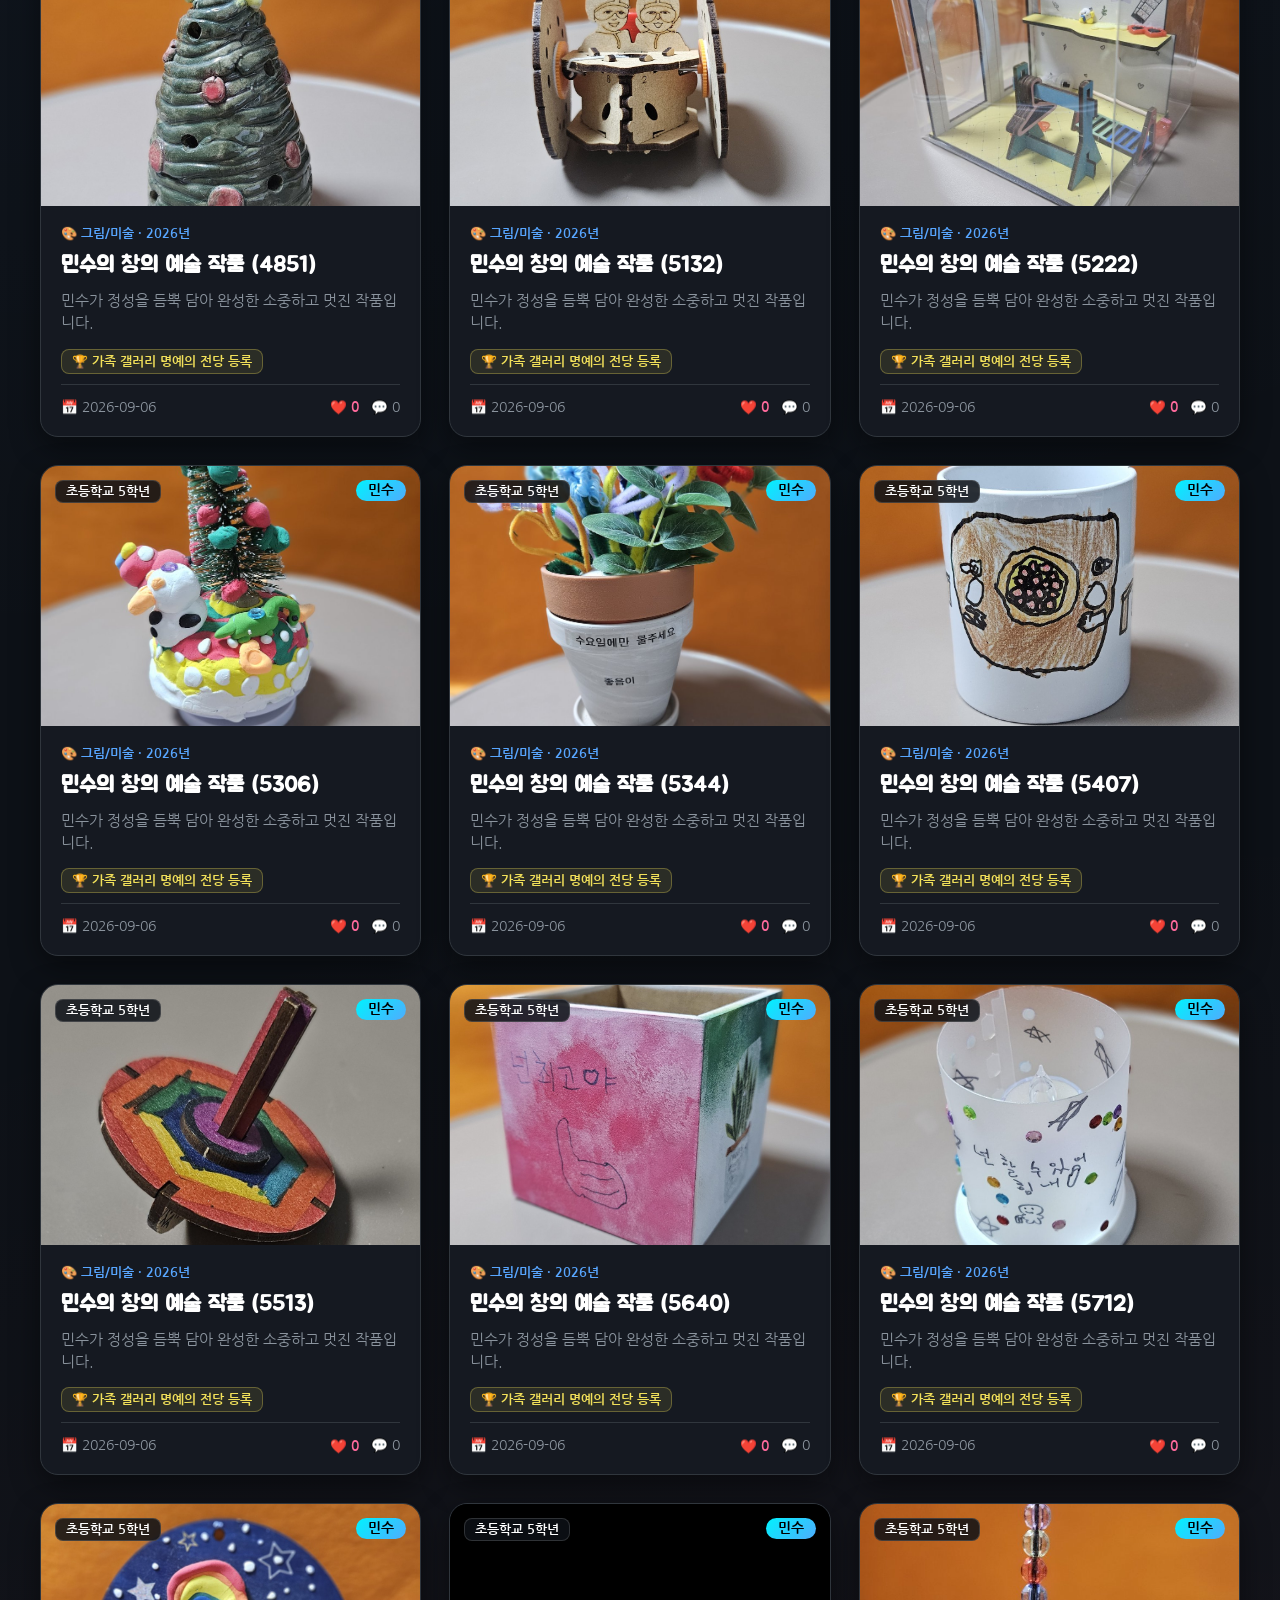
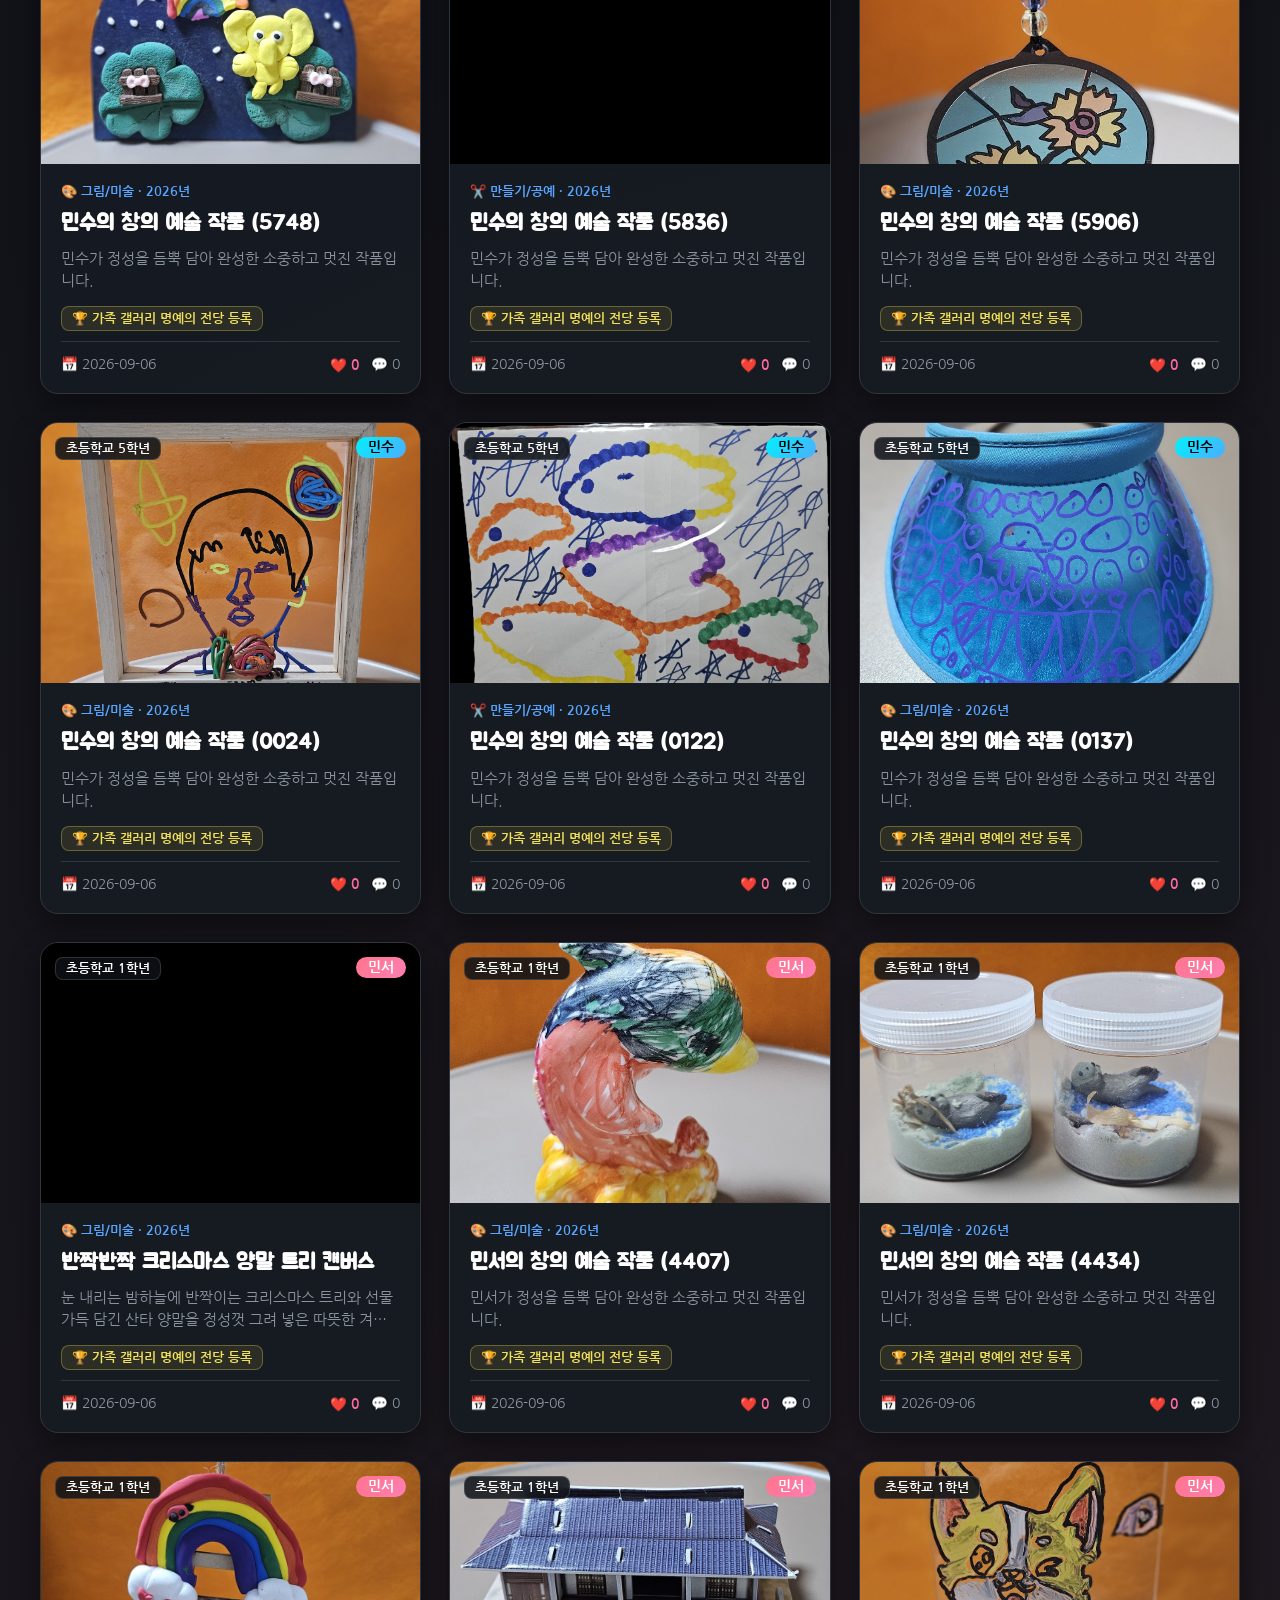
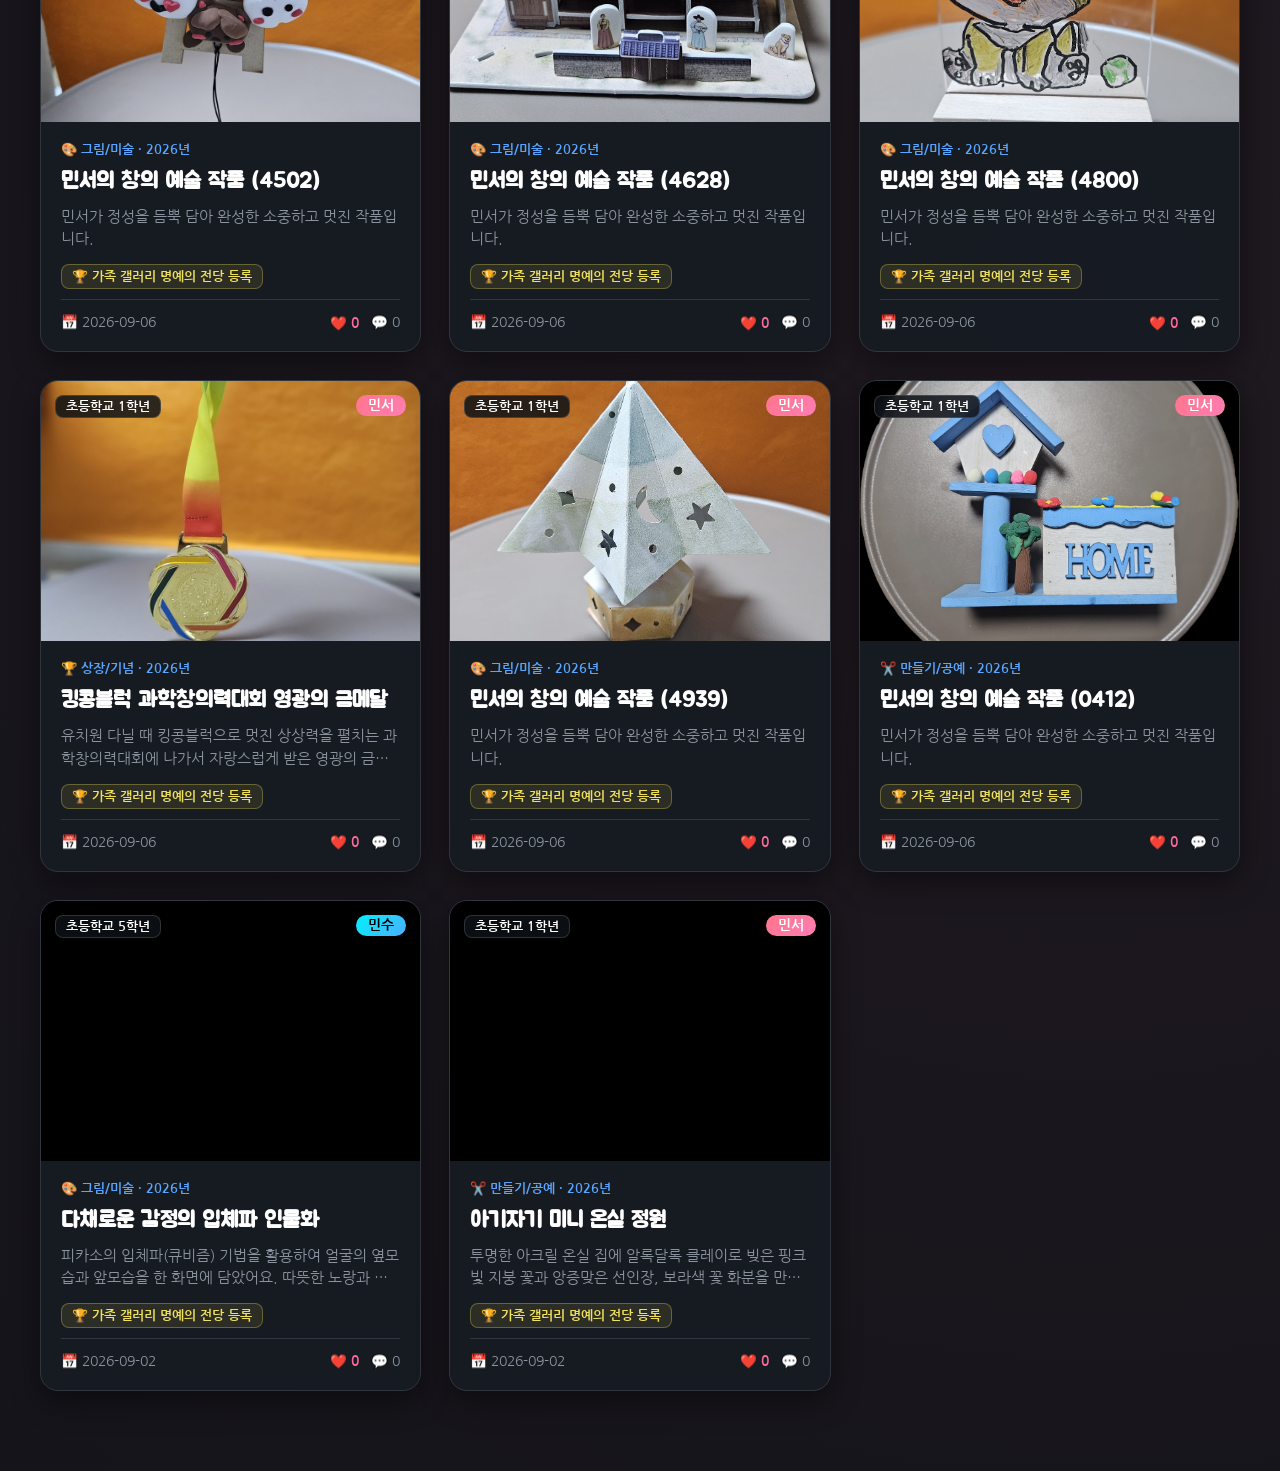
==== commit ea3c07cf: "fix(nav): 초등 공부방 이동 링크 로컬 및 배포 환경 스마트 자동 분기 적용" ====
--- a/index.html
+++ b/index.html
@@ -20,9 +20,15 @@
         <div class="header-links">
             <a href="minsu.html" class="nav-link-btn">👦 민수 아카이브</a>
             <a href="minseo.html" class="nav-link-btn">👧 민서 아카이브</a>
-            <a href="https://awslike6-web.github.io/kids-school/lobby.html" class="nav-link-btn primary">🏫 초등 공부방으로 이동</a>
+            <a href="https://awslike6-web.github.io/kids-school/" class="nav-link-btn primary" id="btnGoKidsSchool">🏫 초등 공부방으로 이동</a>
         </div>
     </header>
+    <script>
+        if (window.location.protocol === 'file:' || window.location.hostname === 'localhost' || window.location.hostname === '127.0.0.1') {
+            const btn = document.getElementById('btnGoKidsSchool');
+            if (btn) btn.href = '../kids-school-main/index.html';
+        }
+    </script>
 
     <!-- 🏰 메인 히어로 배너 -->
     <section class="archive-hero">
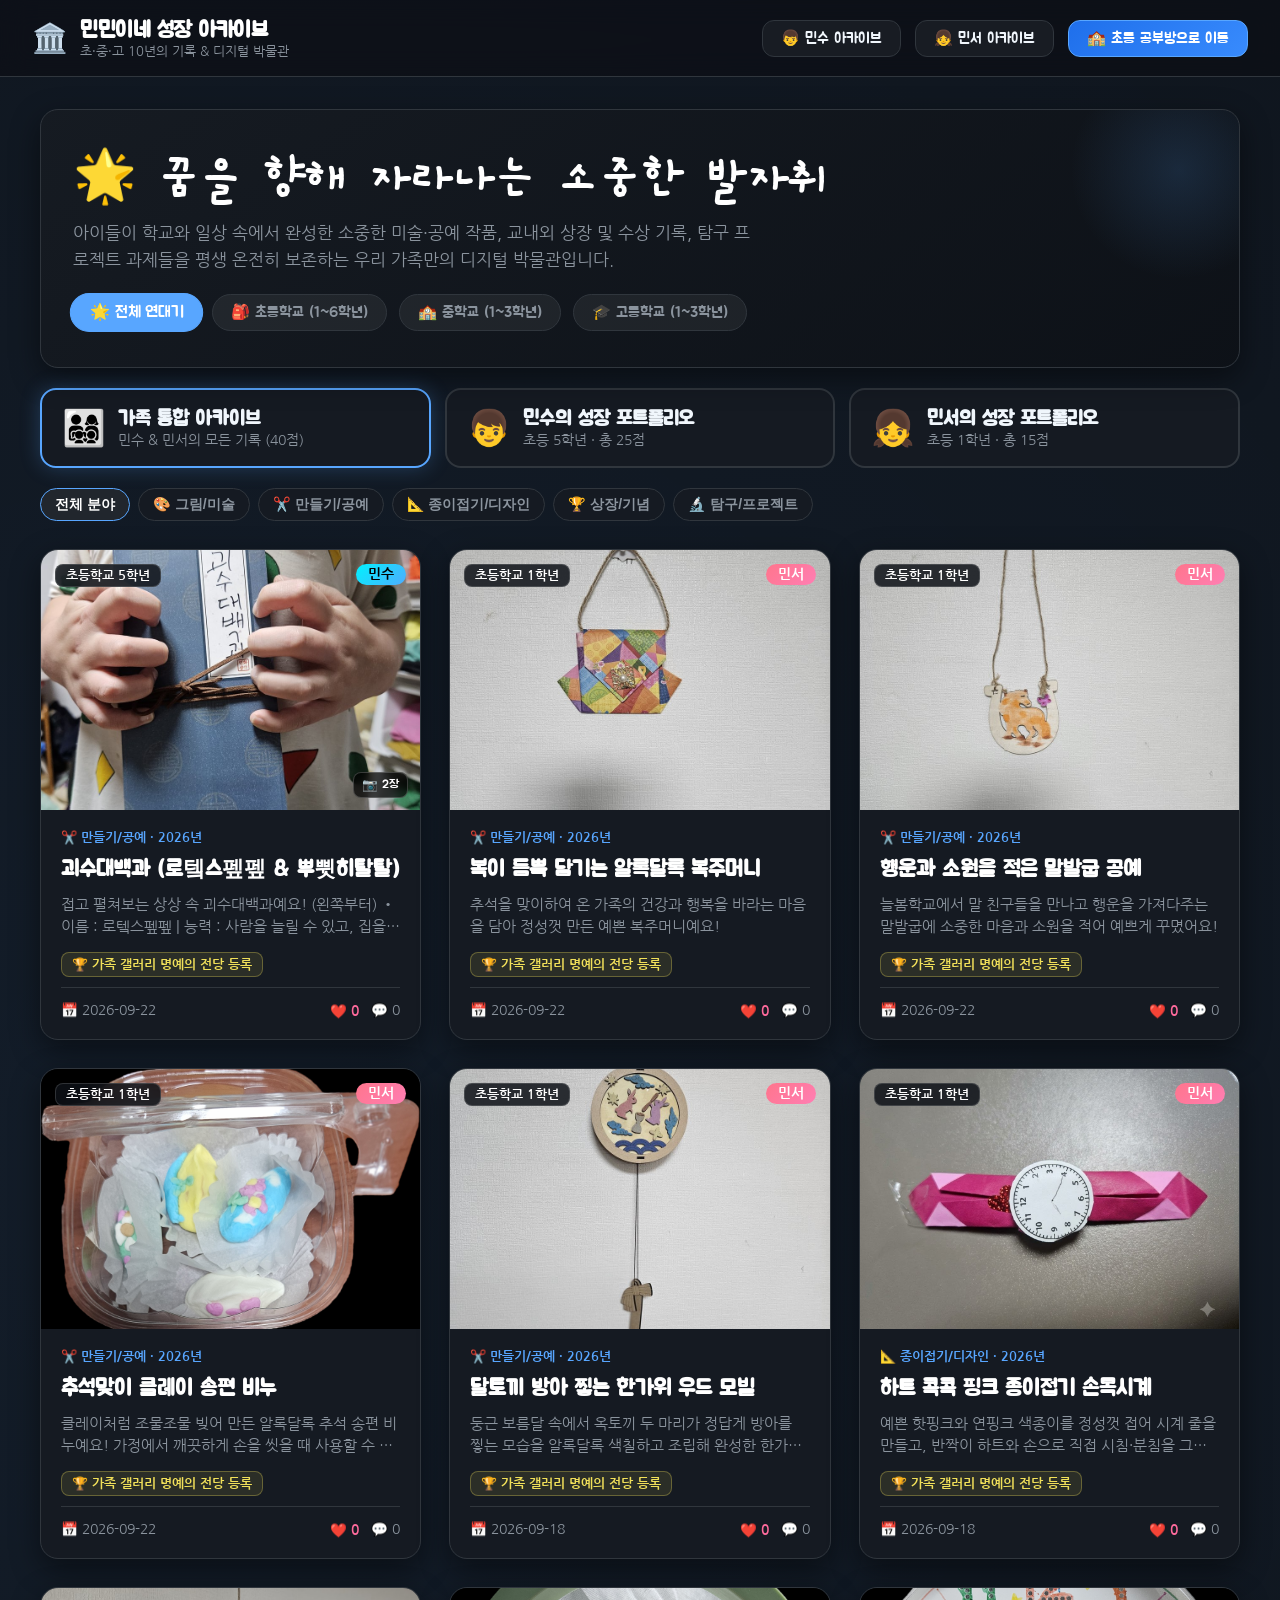
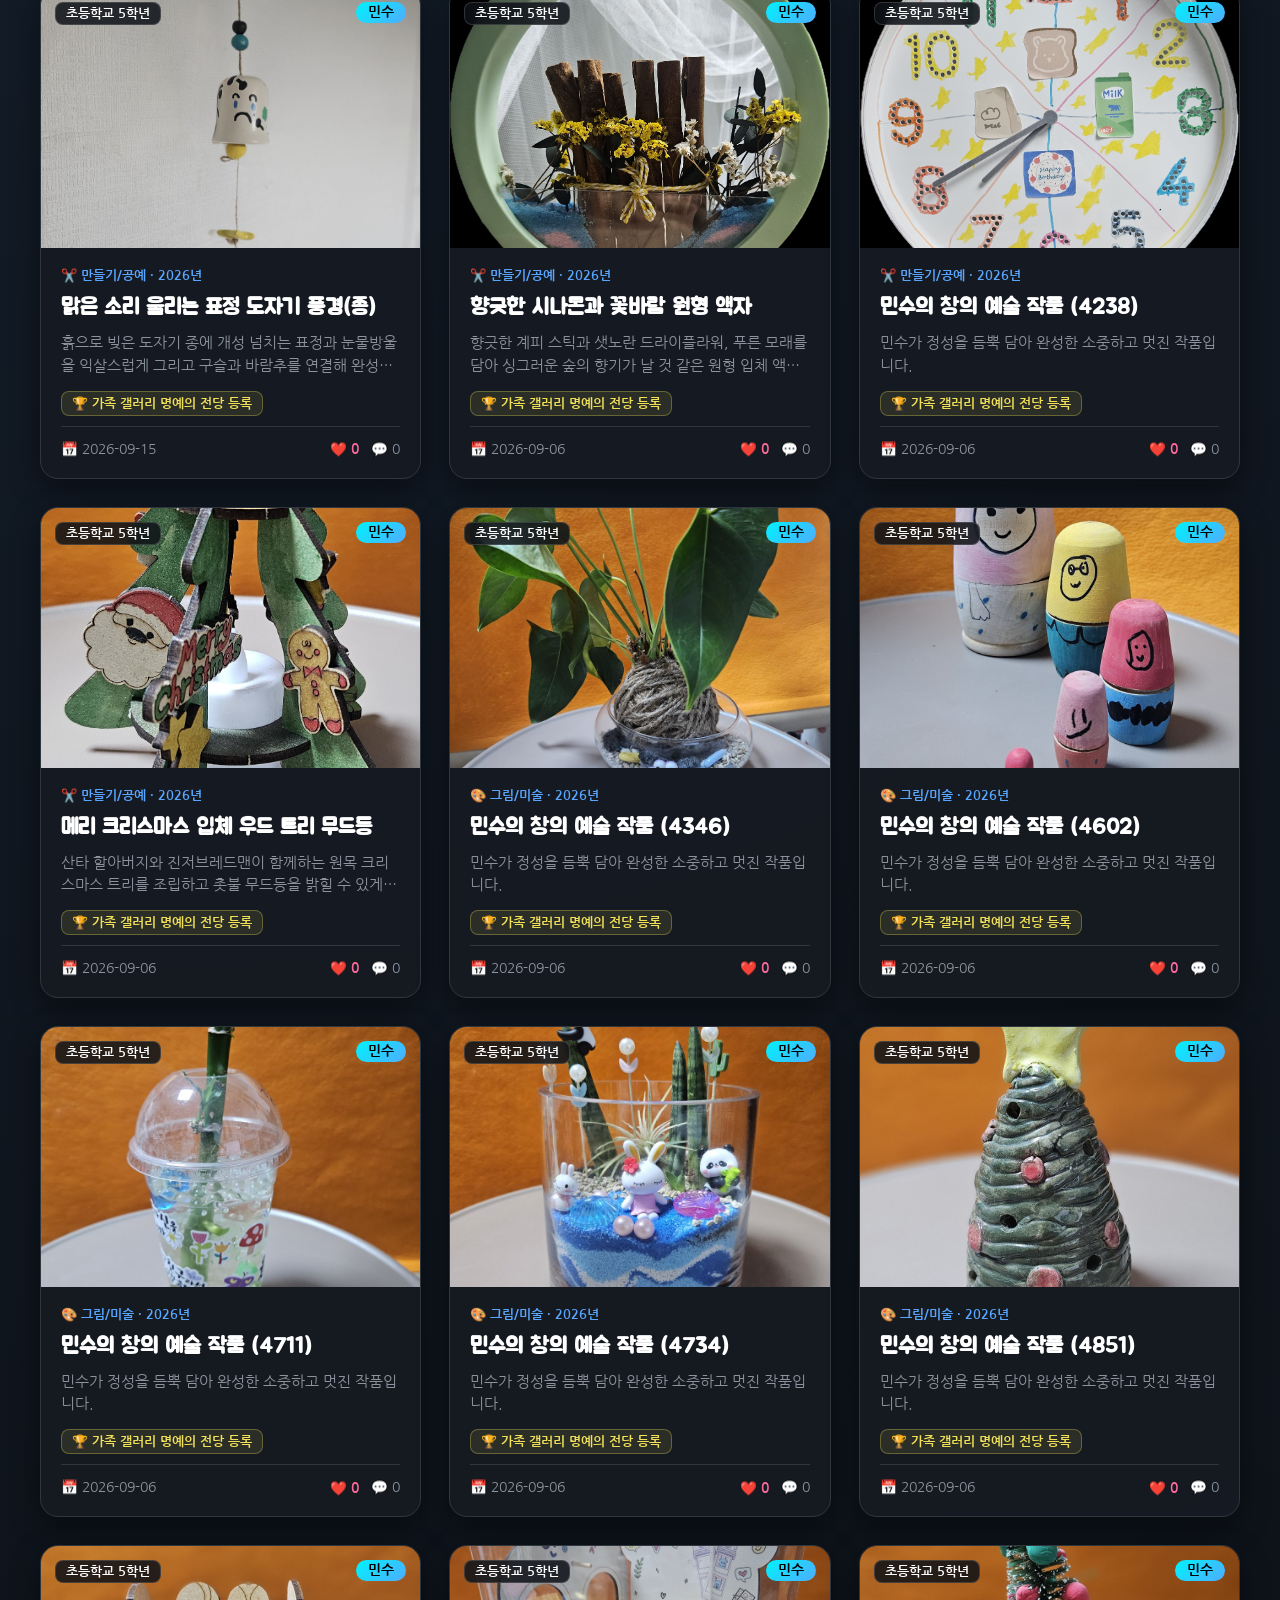
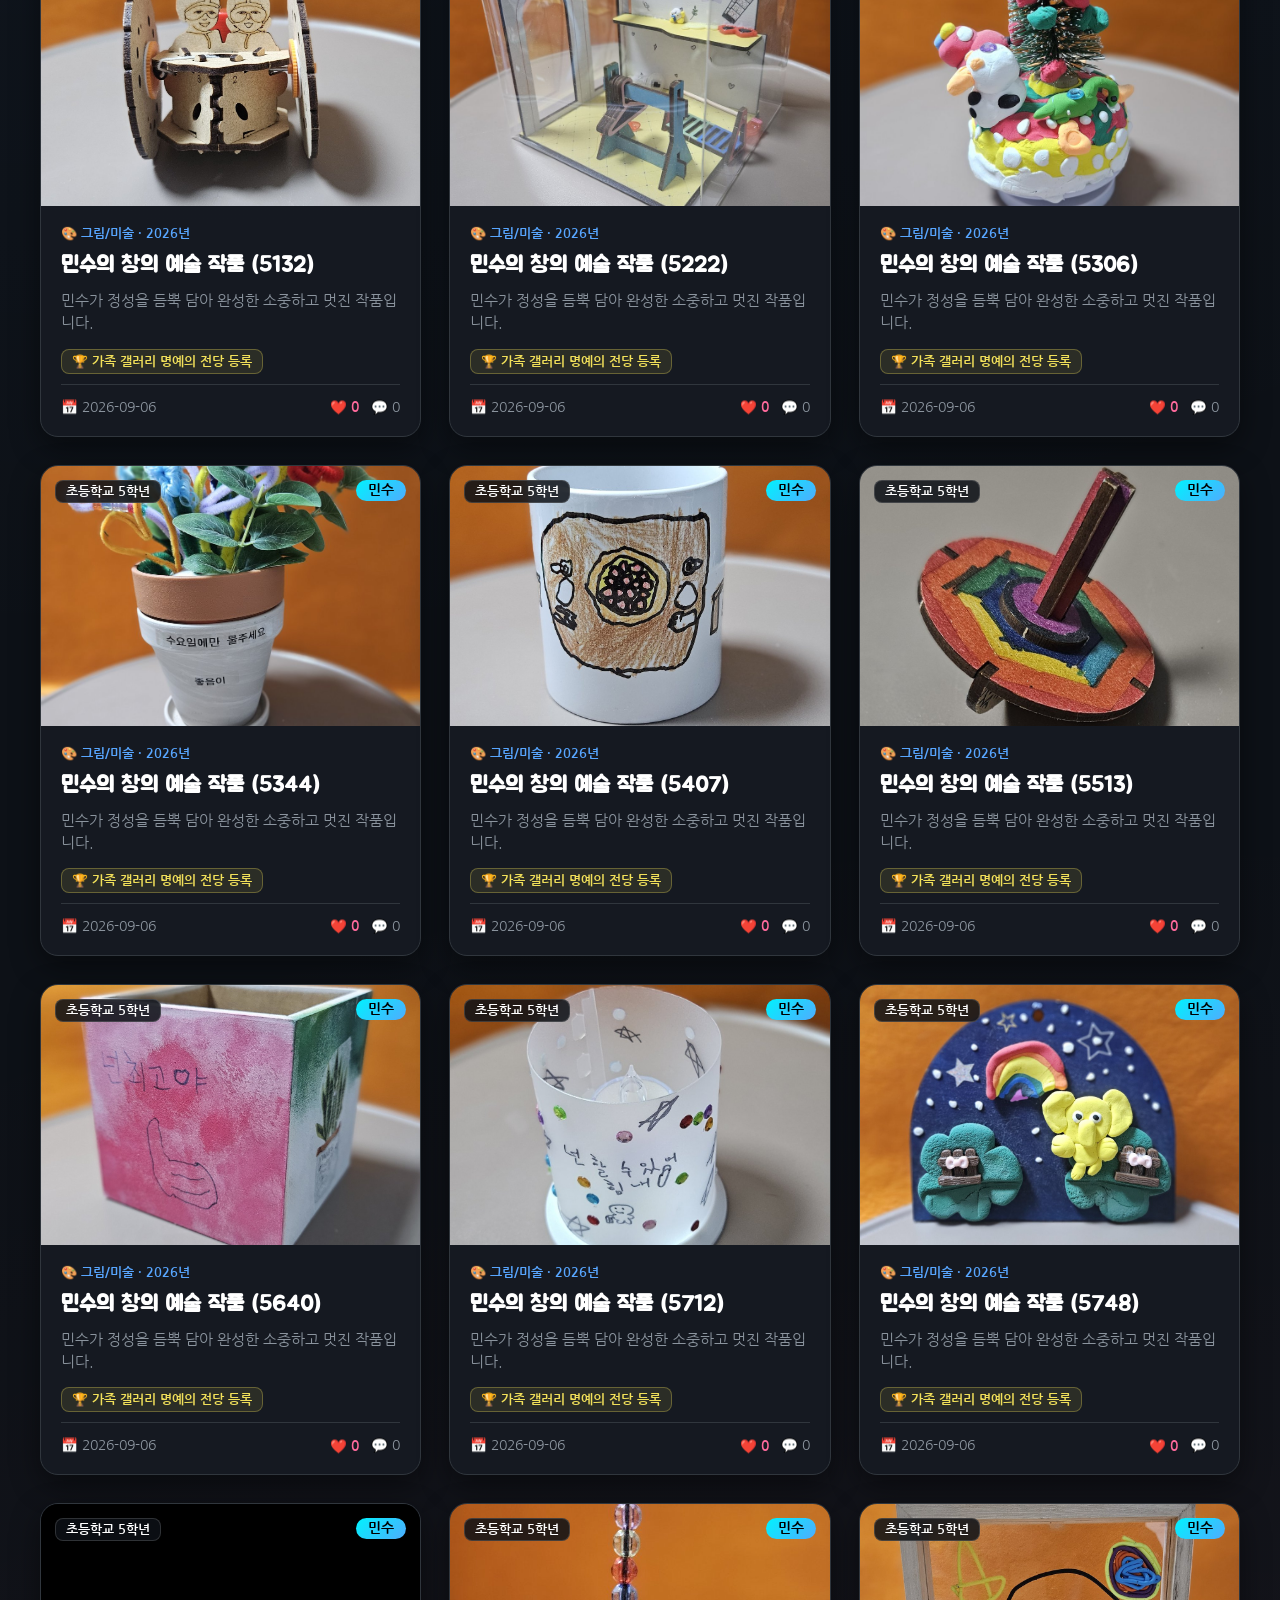
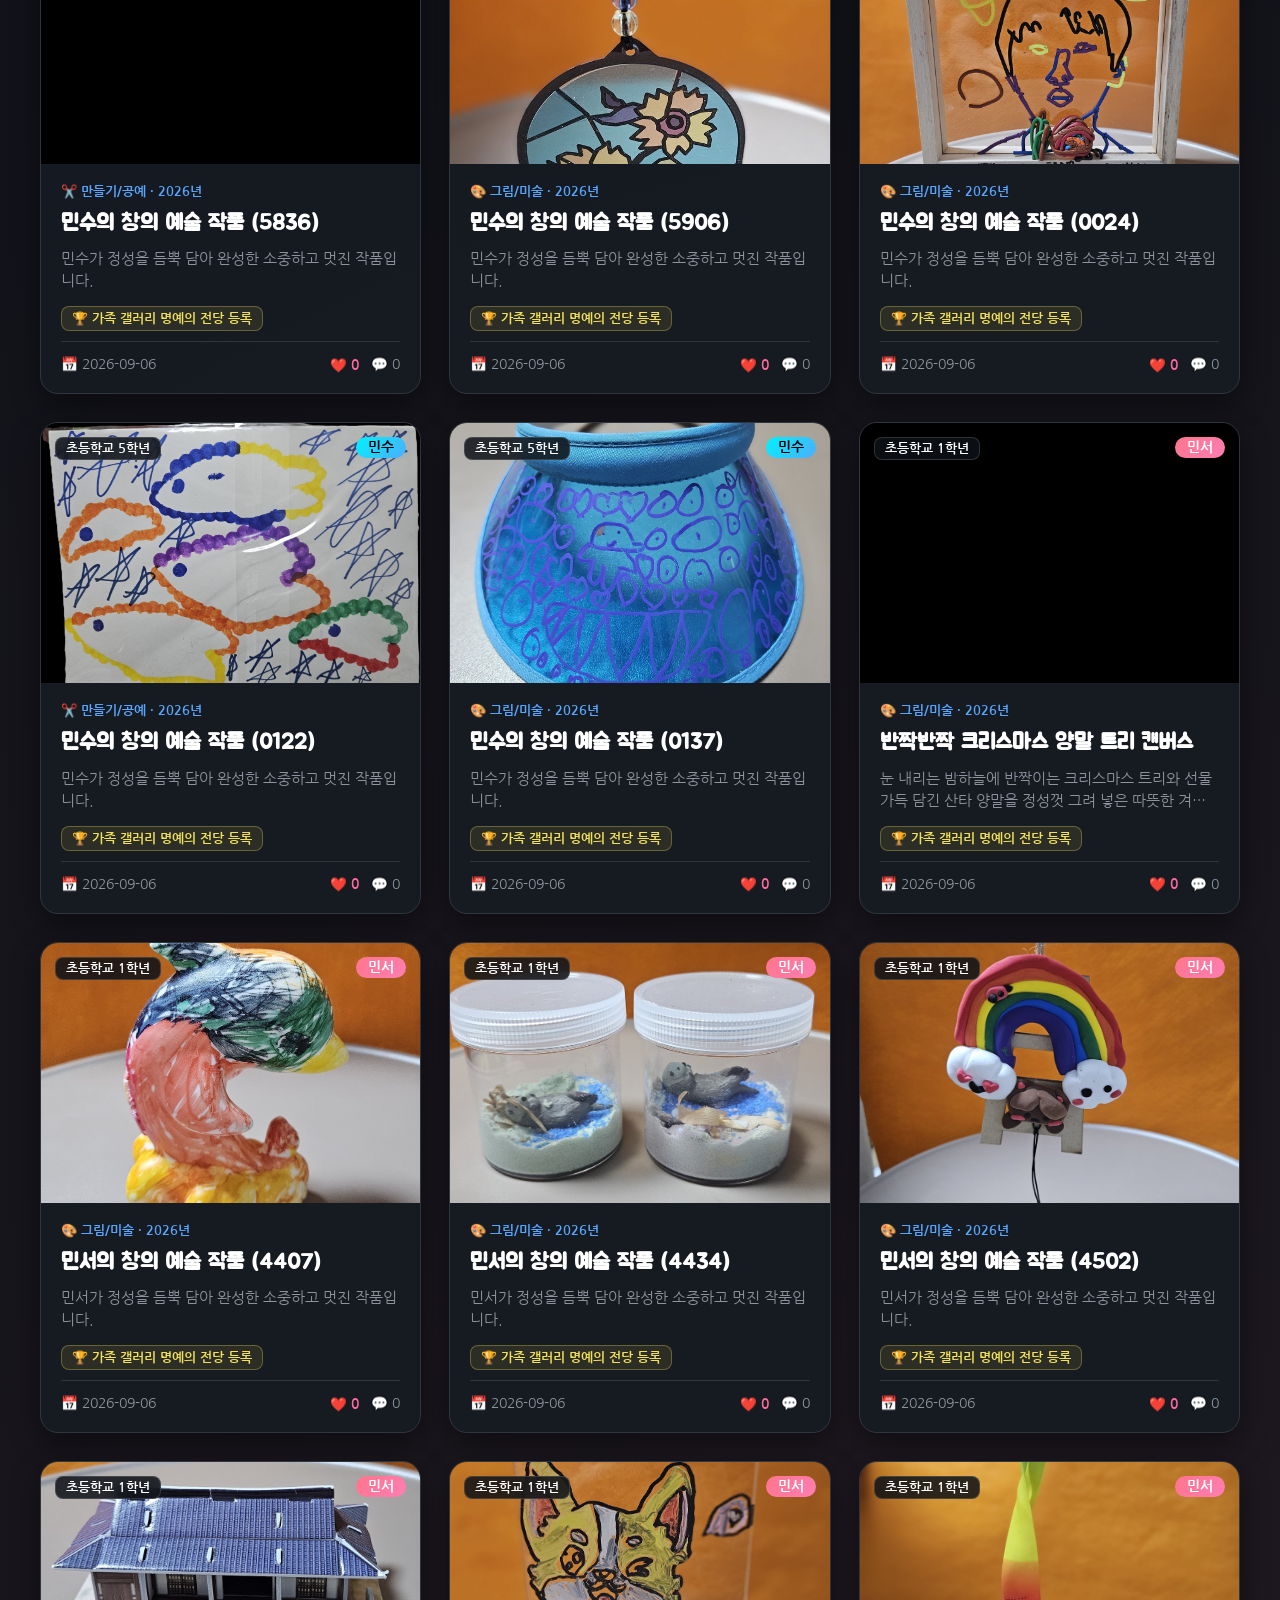
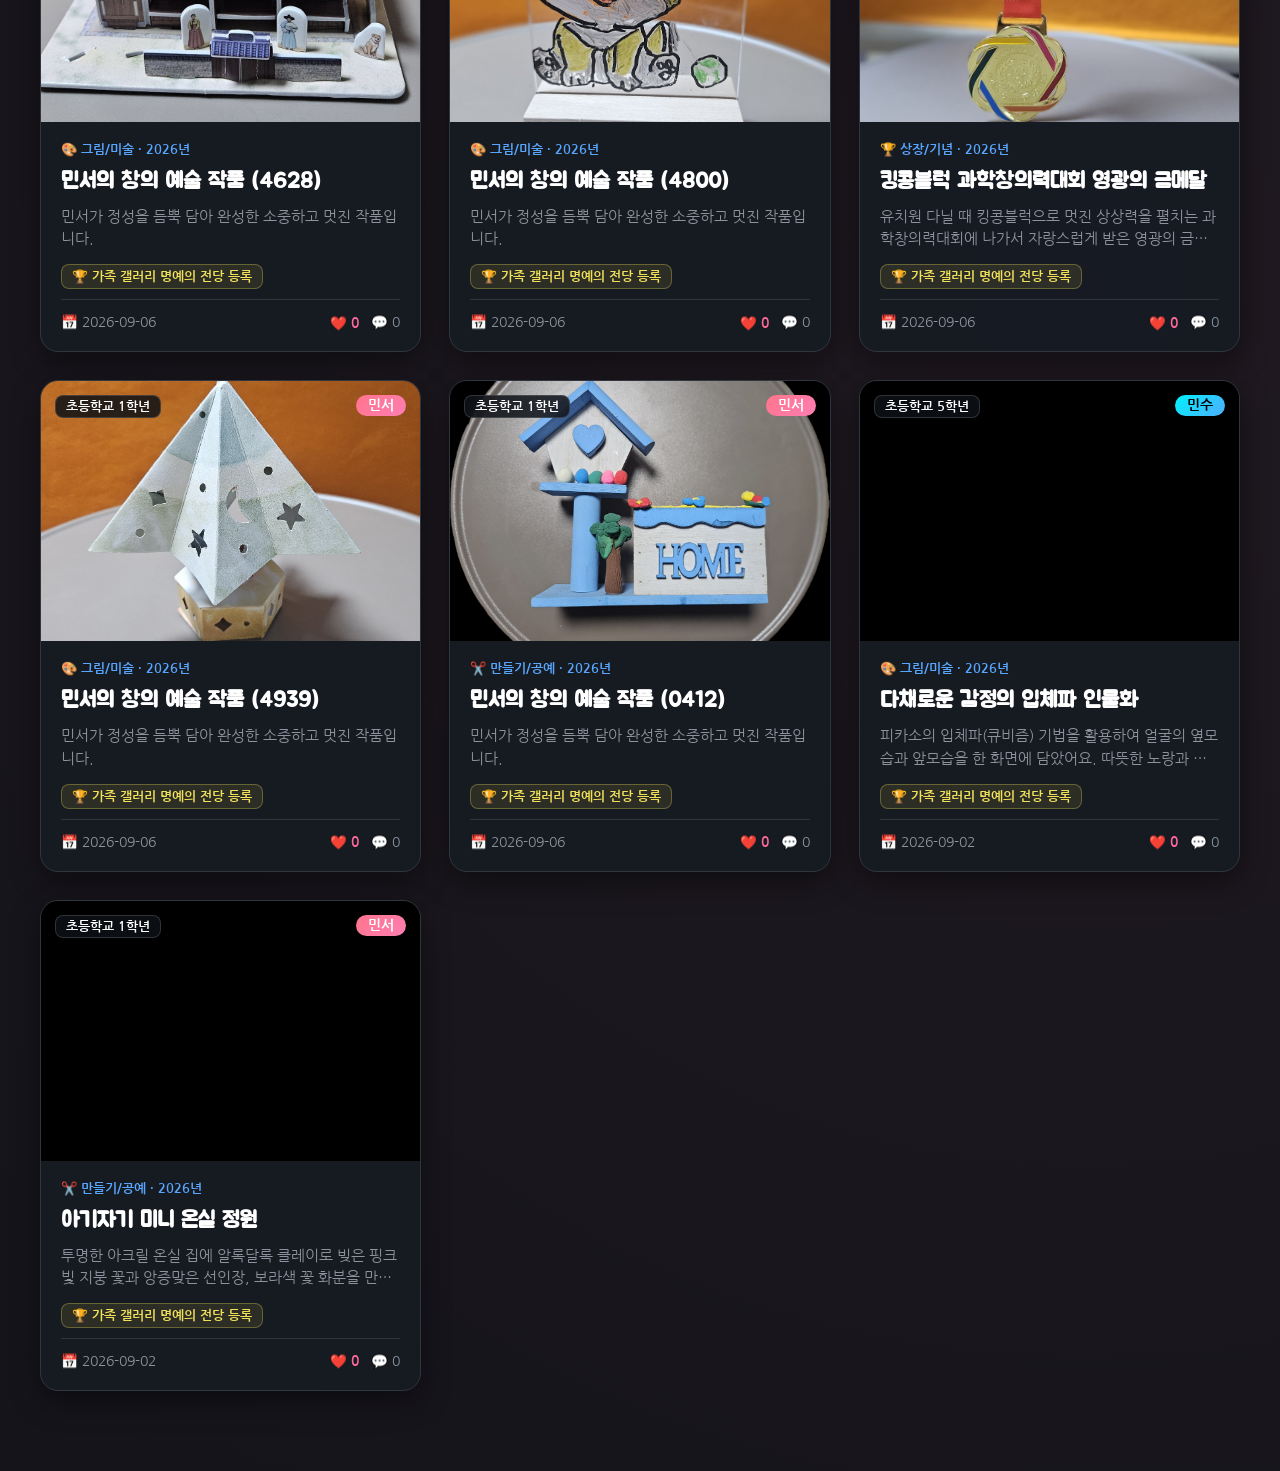
==== commit bc6219e6: "feat(archive): add 14 special day photos and multi-photo thumbnail viewer" ====
--- a/index.html
+++ b/index.html
@@ -104,6 +104,7 @@
             <button class="modal-close-btn" onclick="closeArchiveDetail()">✕</button>
             <div class="modal-media-viewport">
                 <img src="" alt="작품 고화질 원본" id="modalImg" class="modal-media-img">
+                <div id="modalThumbsContainer" style="display:none; gap:8px; flex-wrap:wrap; justify-content:center; width:100%; margin-top:10px;"></div>
                 <button class="modal-media-zoom-btn" onclick="openOriginalMedia()">🪟 무손실 원본 보기</button>
             </div>
             <div class="modal-details">
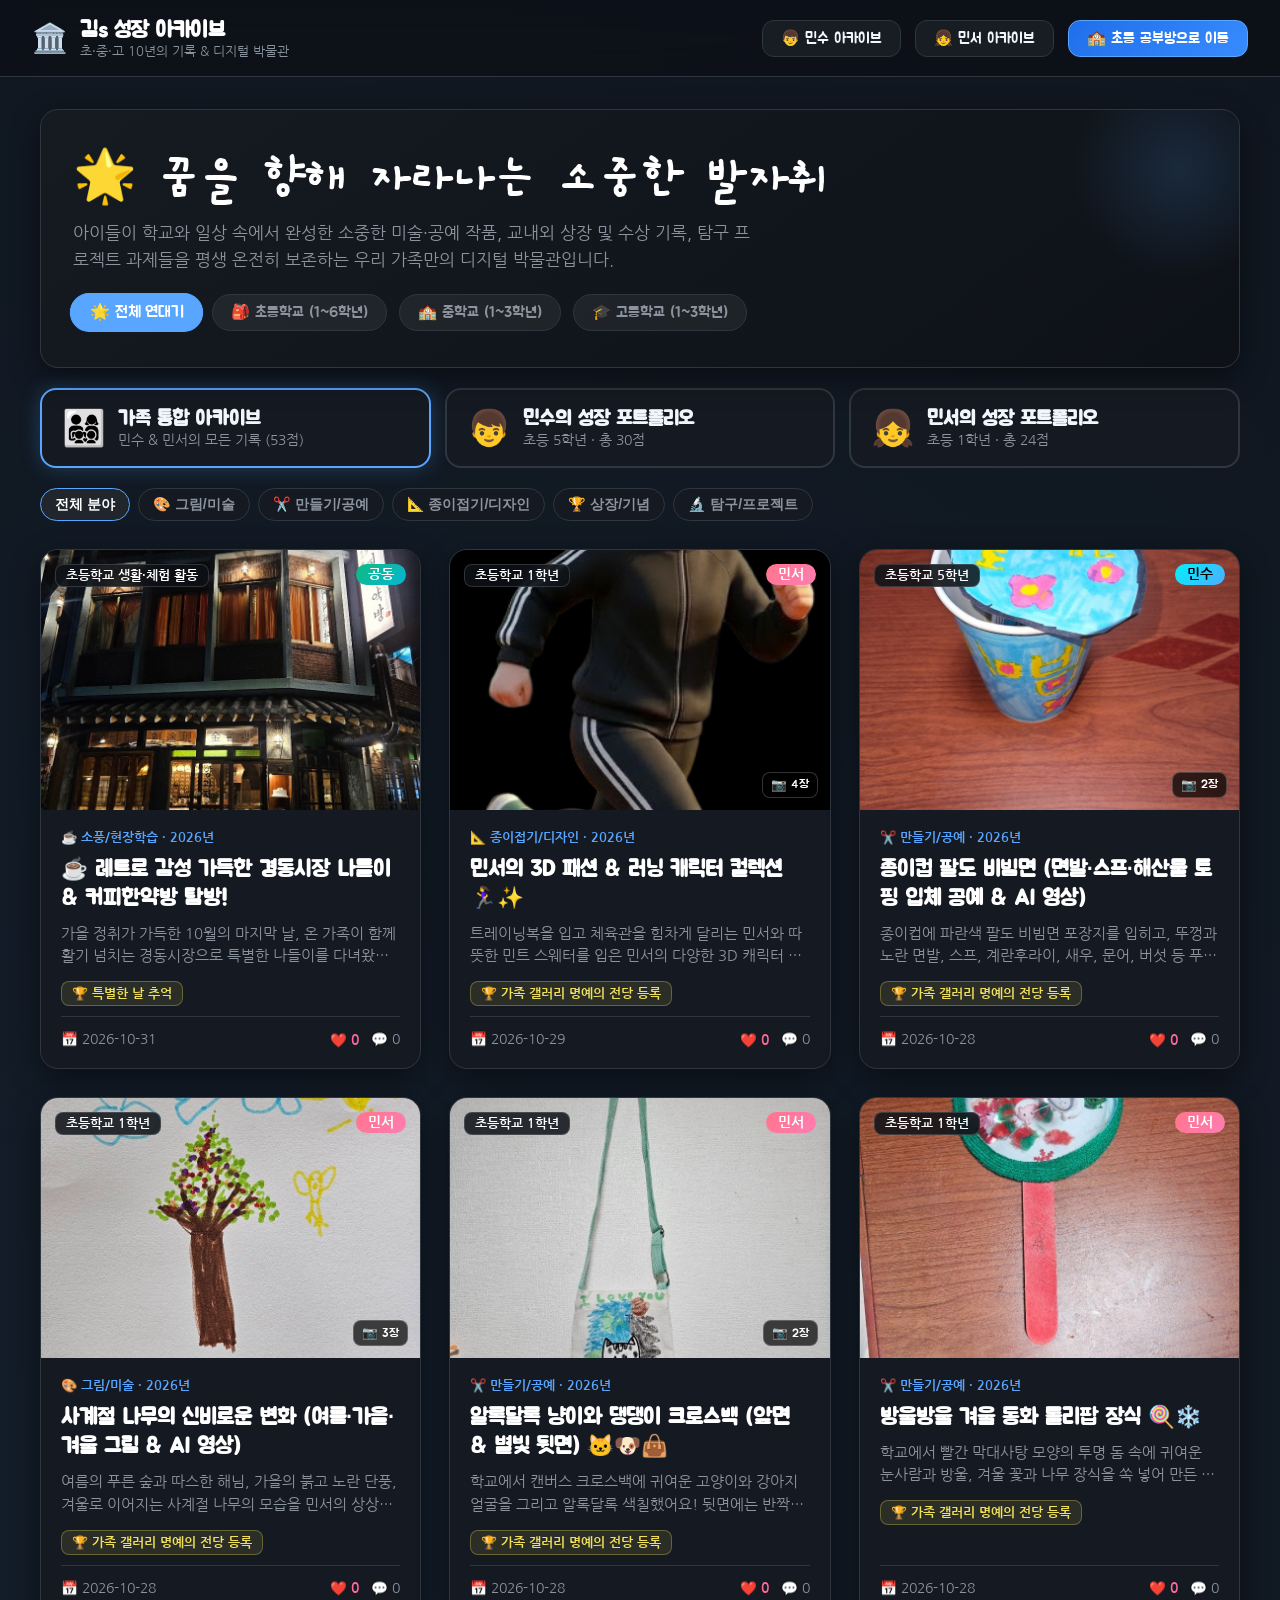
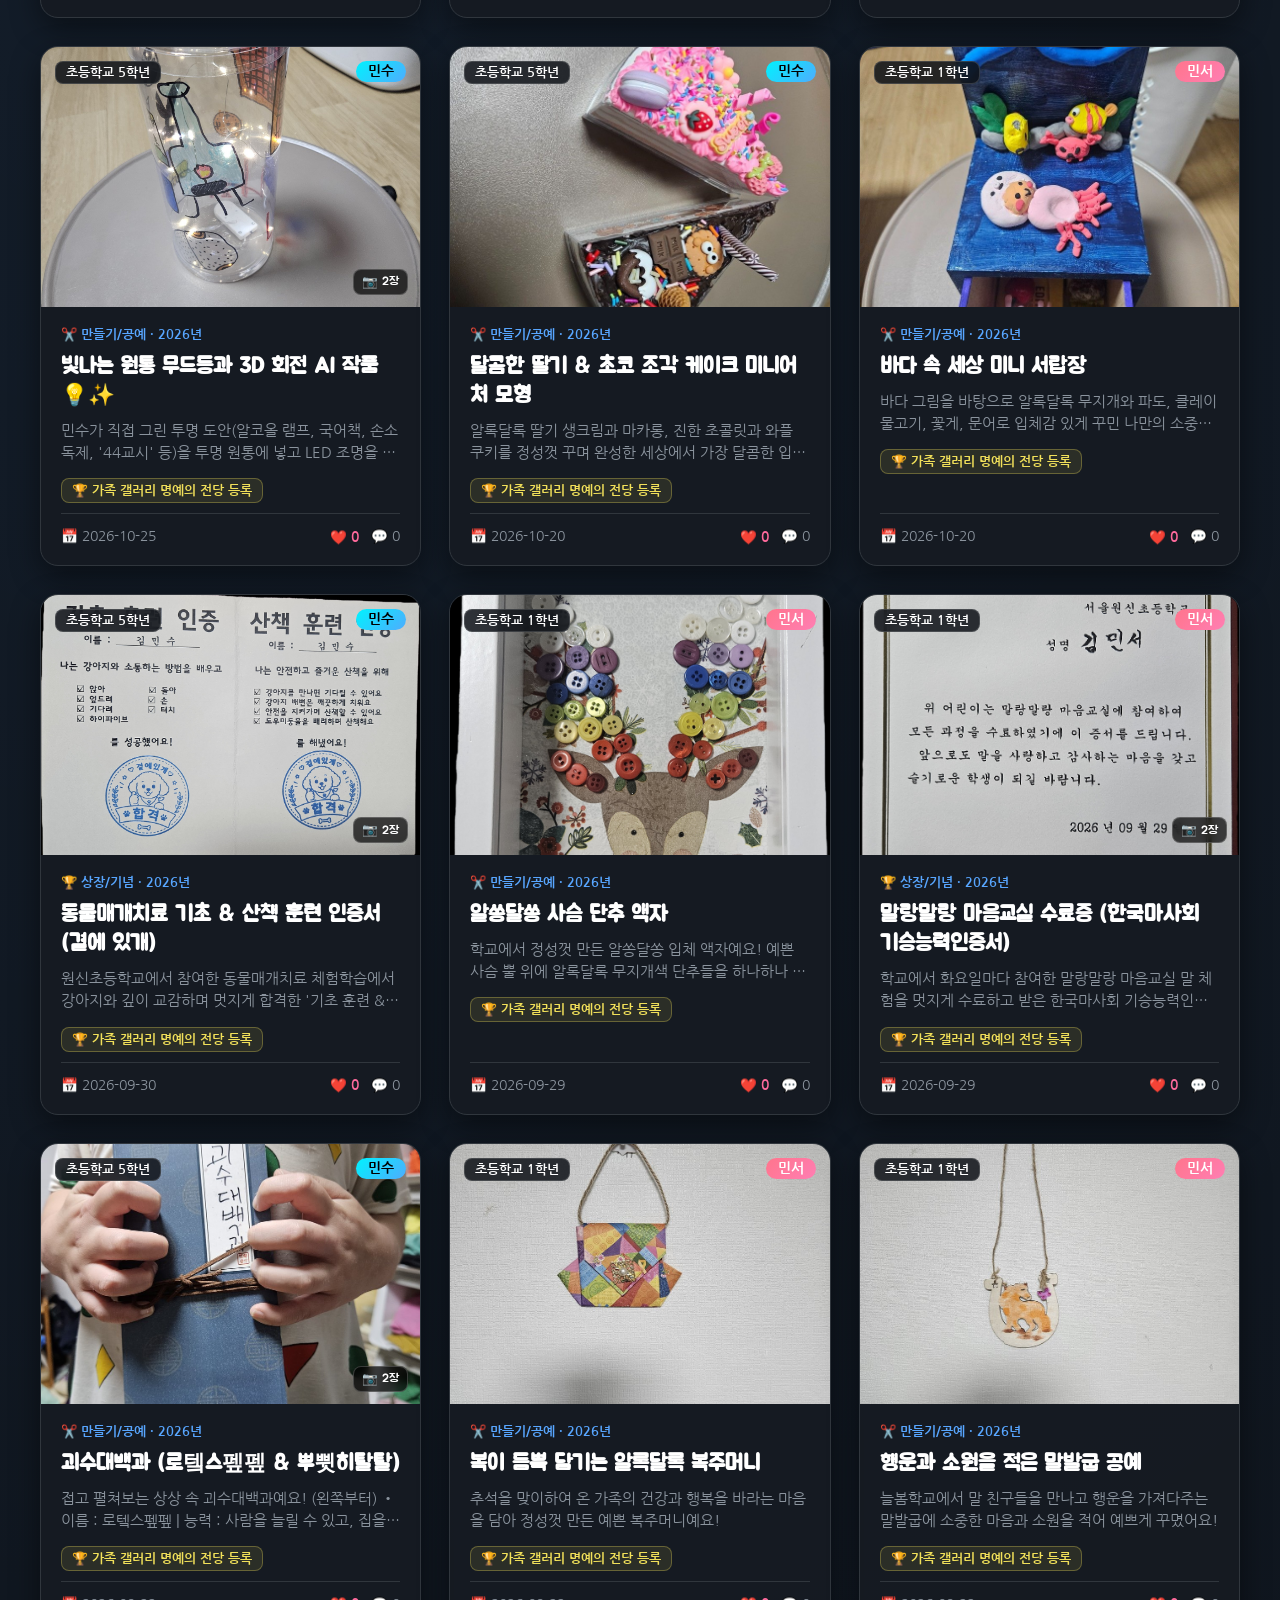
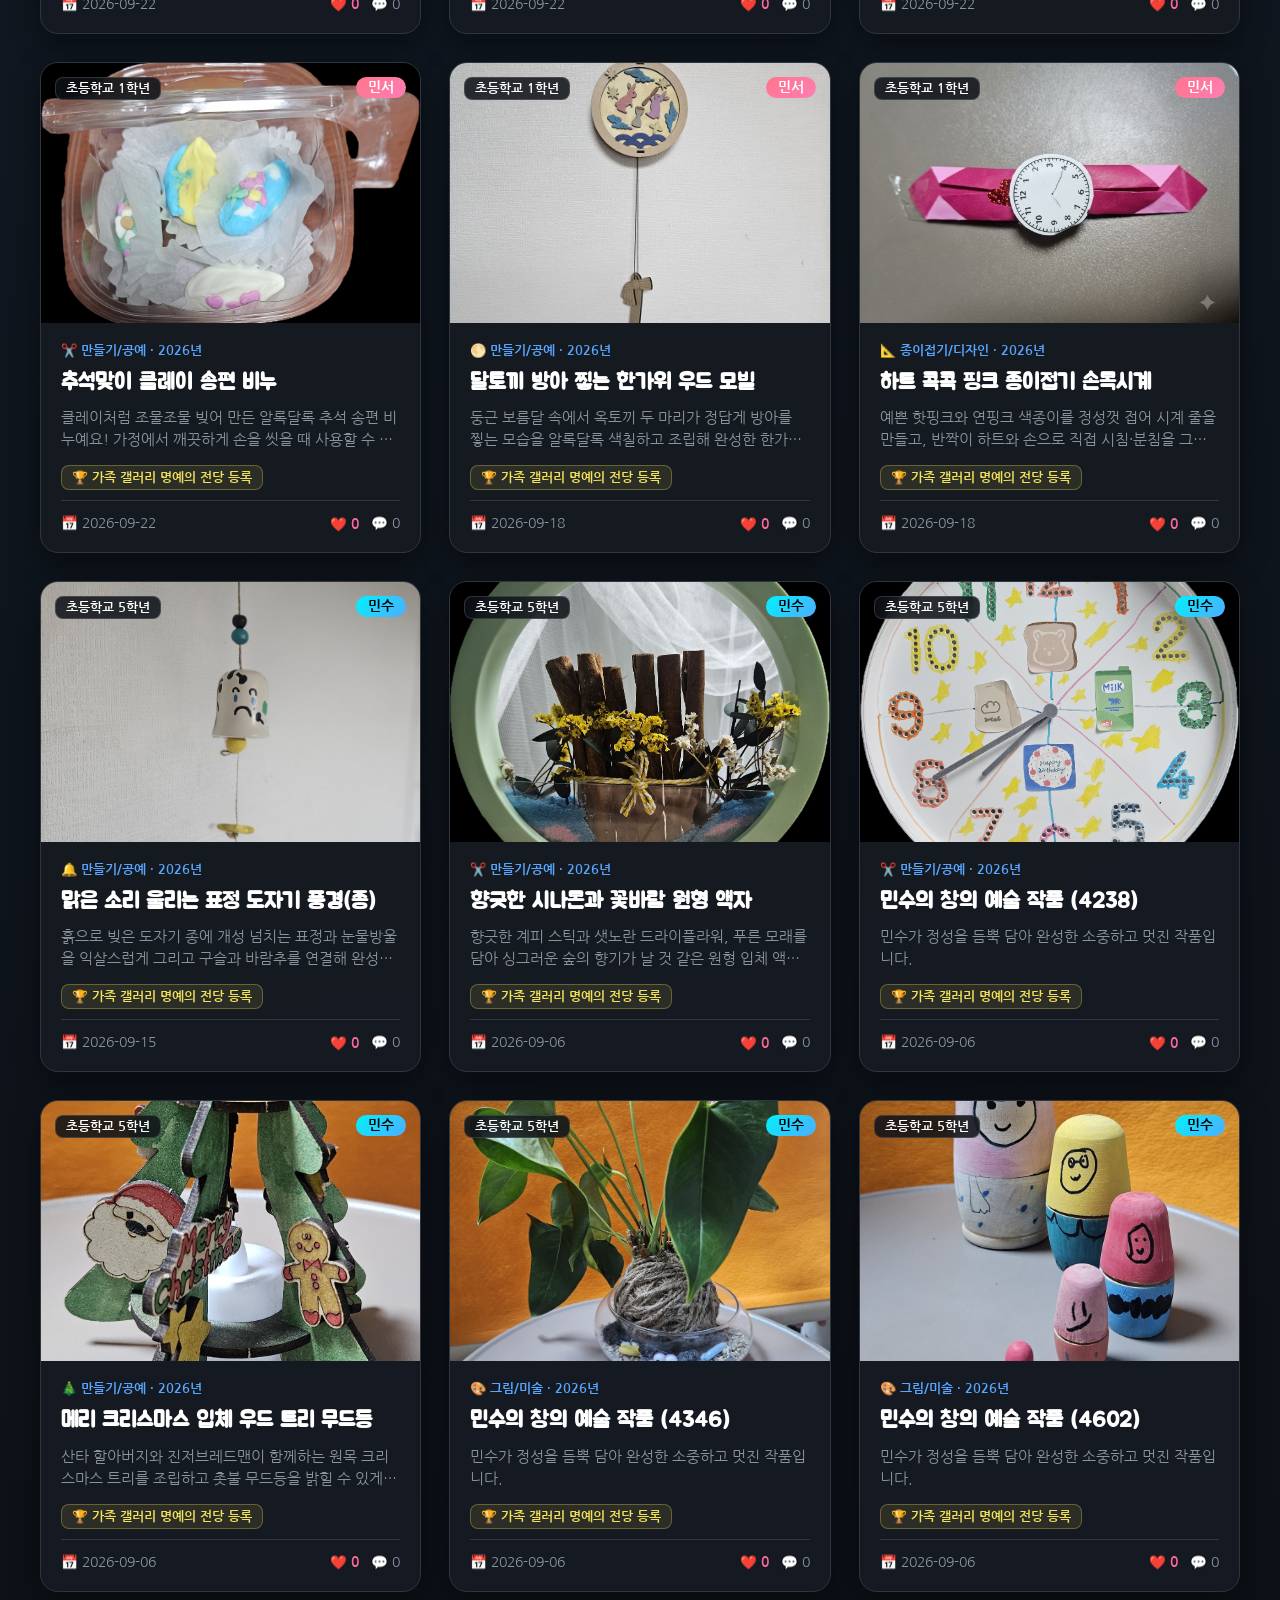
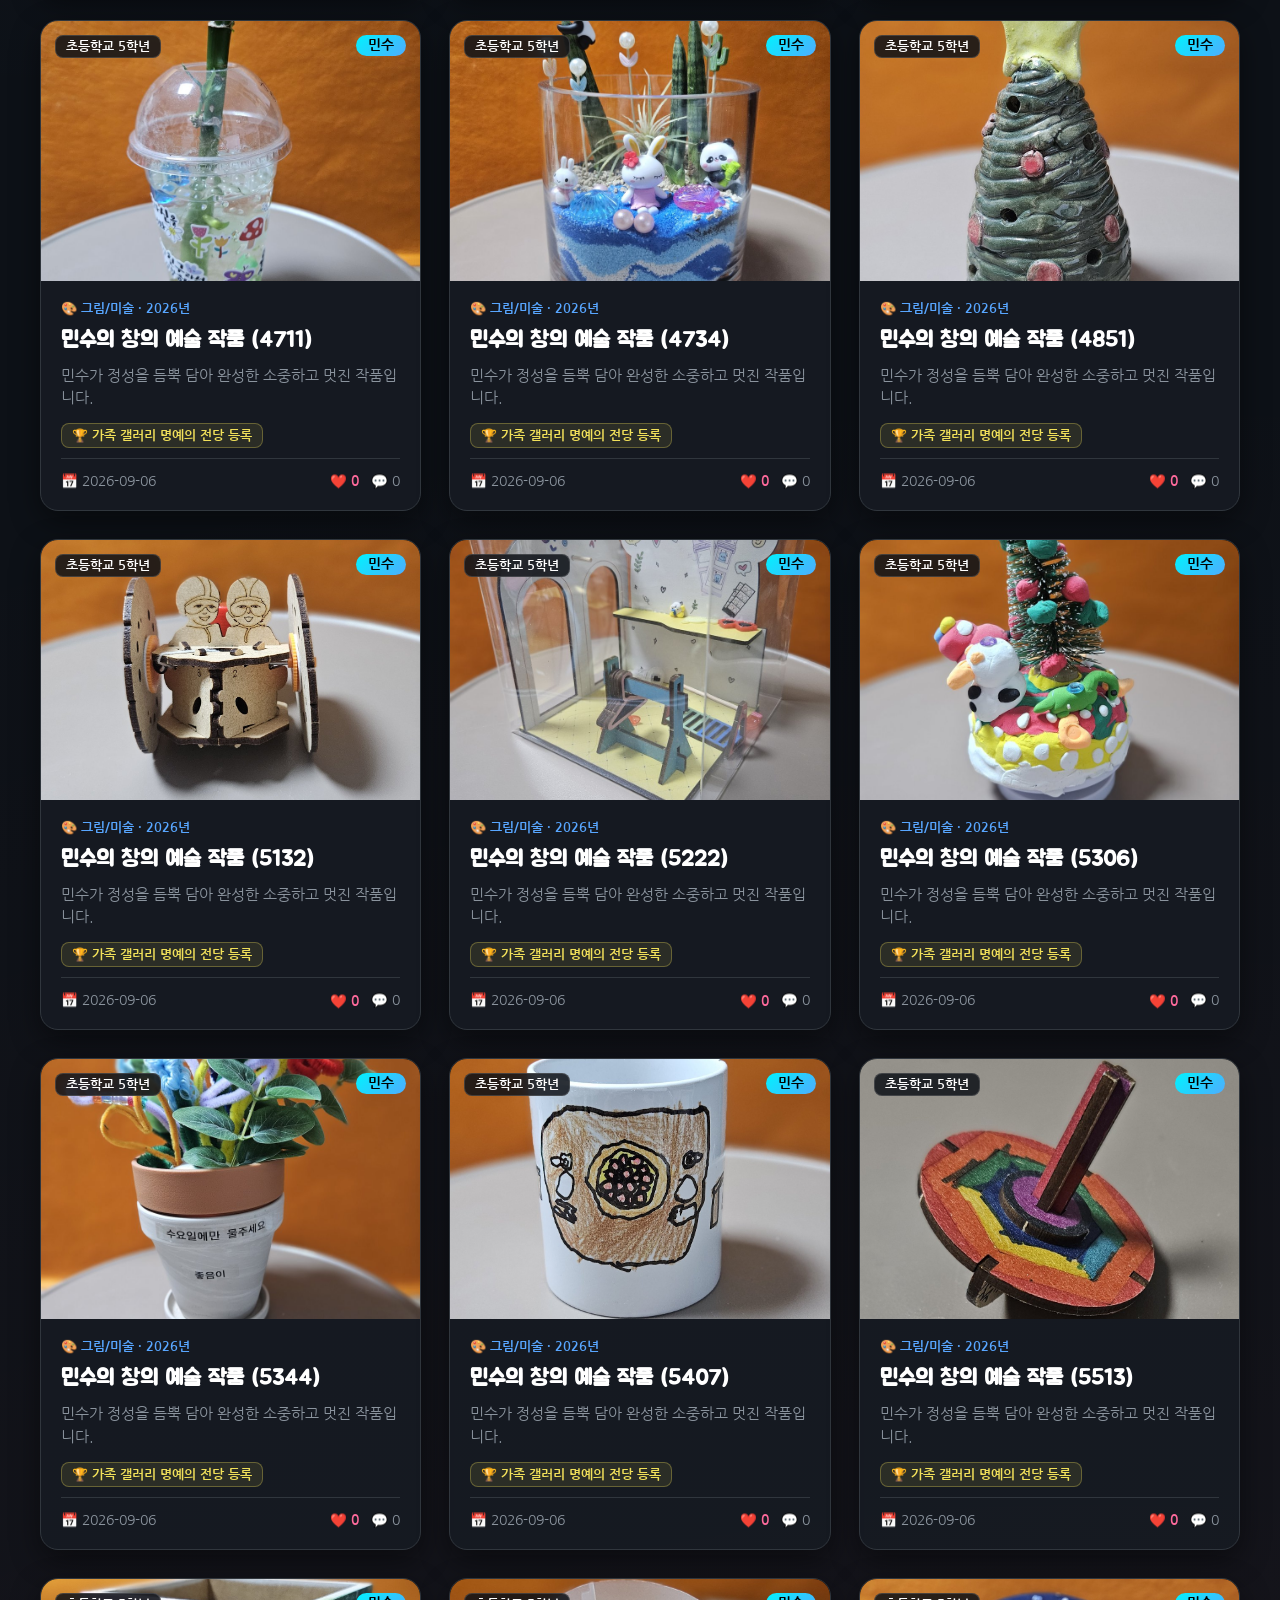
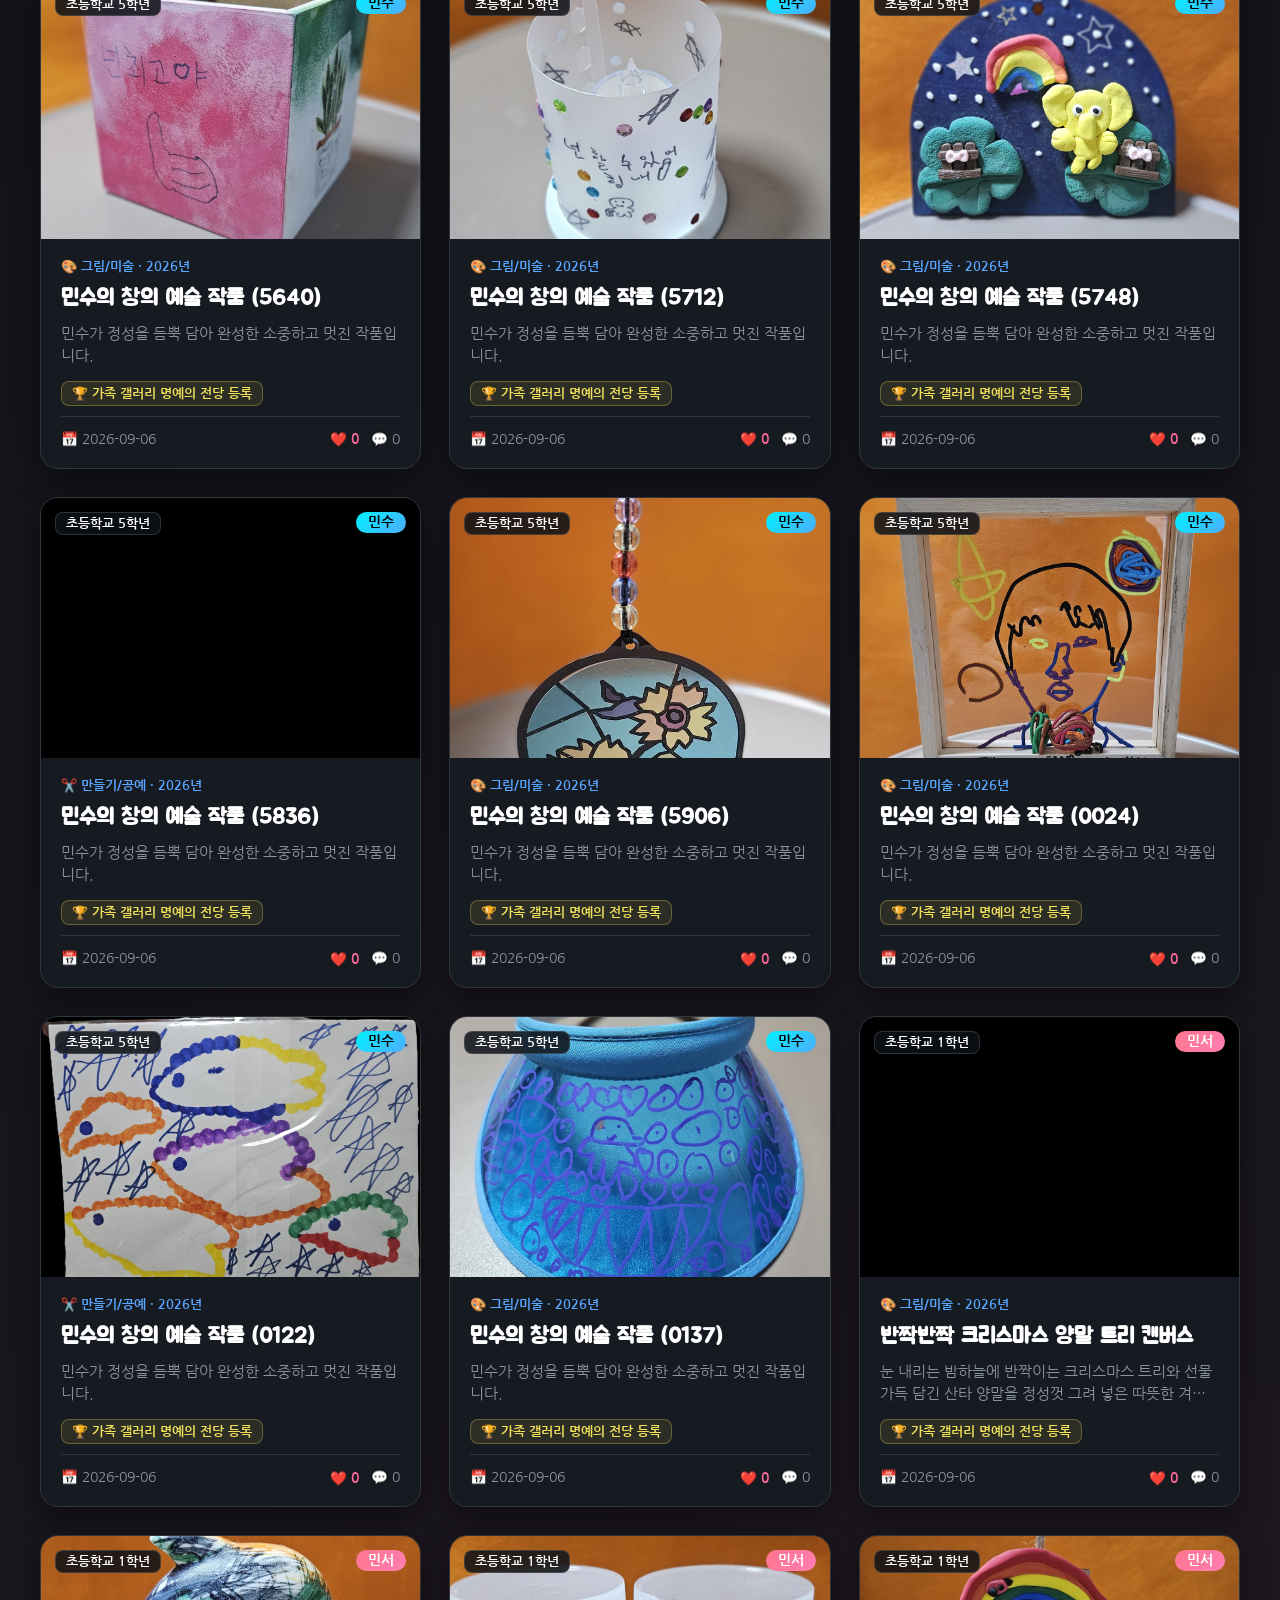
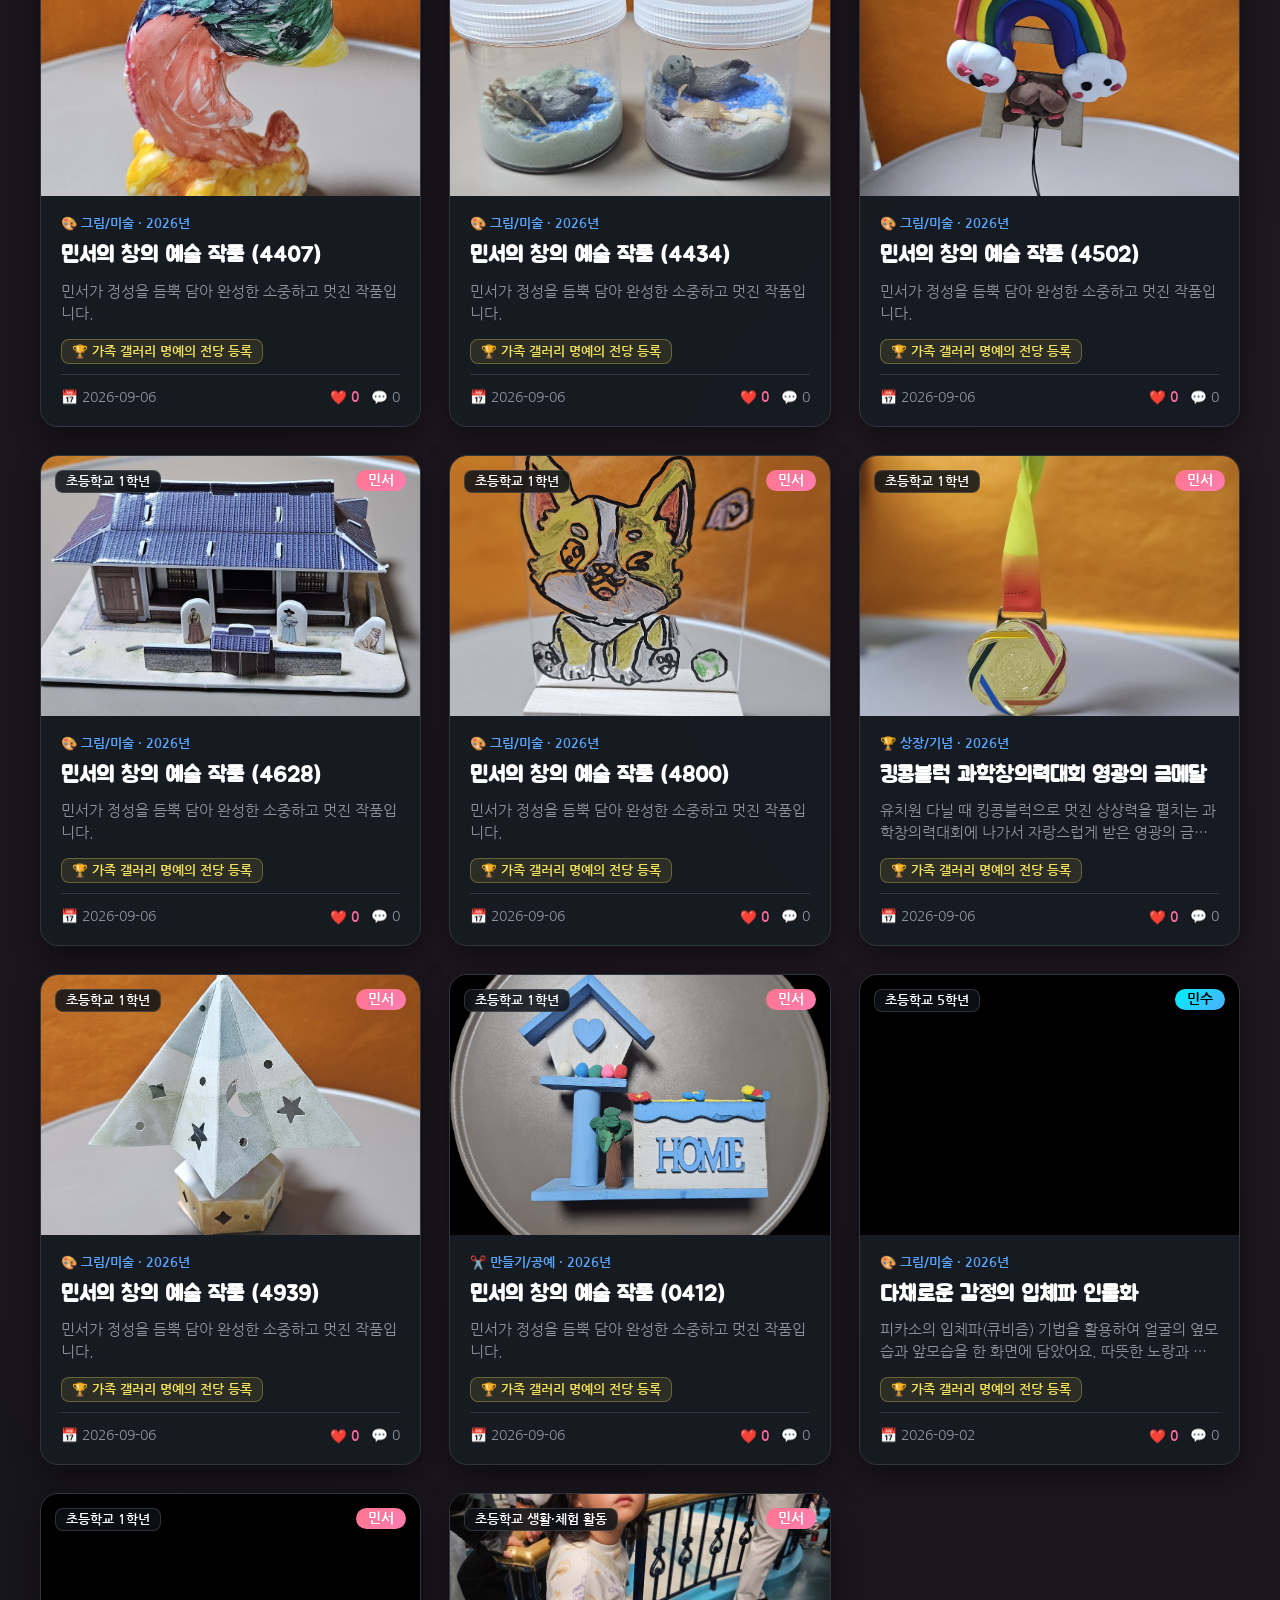
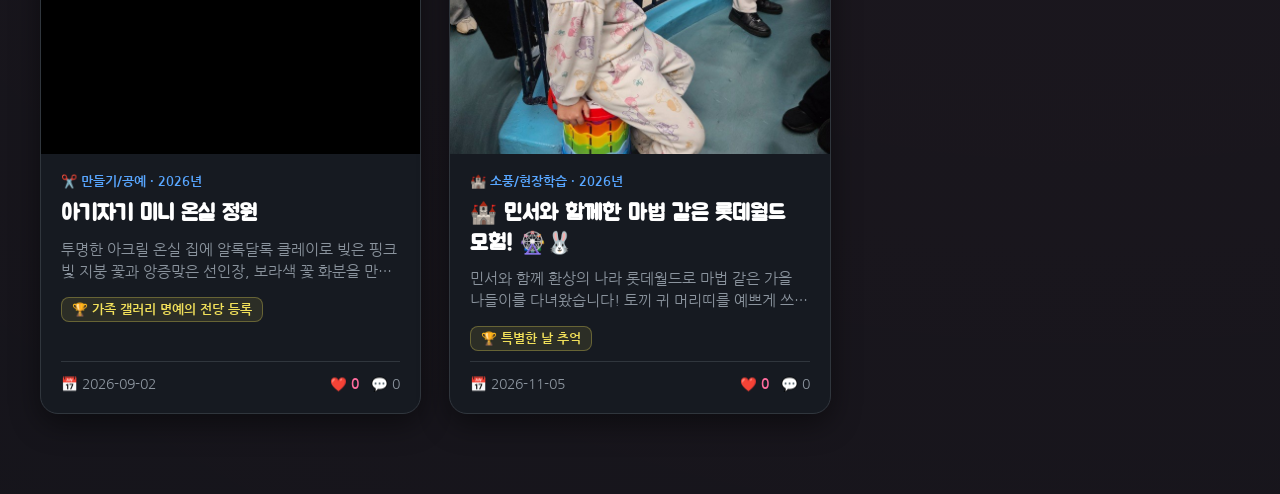
==== commit 227daf7f: "고침: 공부방 표시 이름 변경 Agent: antigravity (gemini-3.8-flash)" ====
--- a/index.html
+++ b/index.html
@@ -3,7 +3,7 @@
 <head>
     <meta charset="UTF-8">
     <meta name="viewport" content="width=device-width, initial-scale=1.0">
-    <title>민민이네 디지털 성장 아카이브 & 포트폴리오</title>
+    <title>김s 디지털 성장 아카이브 & 포트폴리오</title>
     <link rel="stylesheet" href="css/archive.css">
 </head>
 <body>
@@ -13,7 +13,7 @@
         <a href="index.html" class="brand-logo">
             <span class="brand-icon">🏛️</span>
             <div class="brand-text">
-                <h1>민민이네 성장 아카이브</h1>
+                <h1>김s 성장 아카이브</h1>
                 <p>초·중·고 10년의 기록 & 디지털 박물관</p>
             </div>
         </a>
